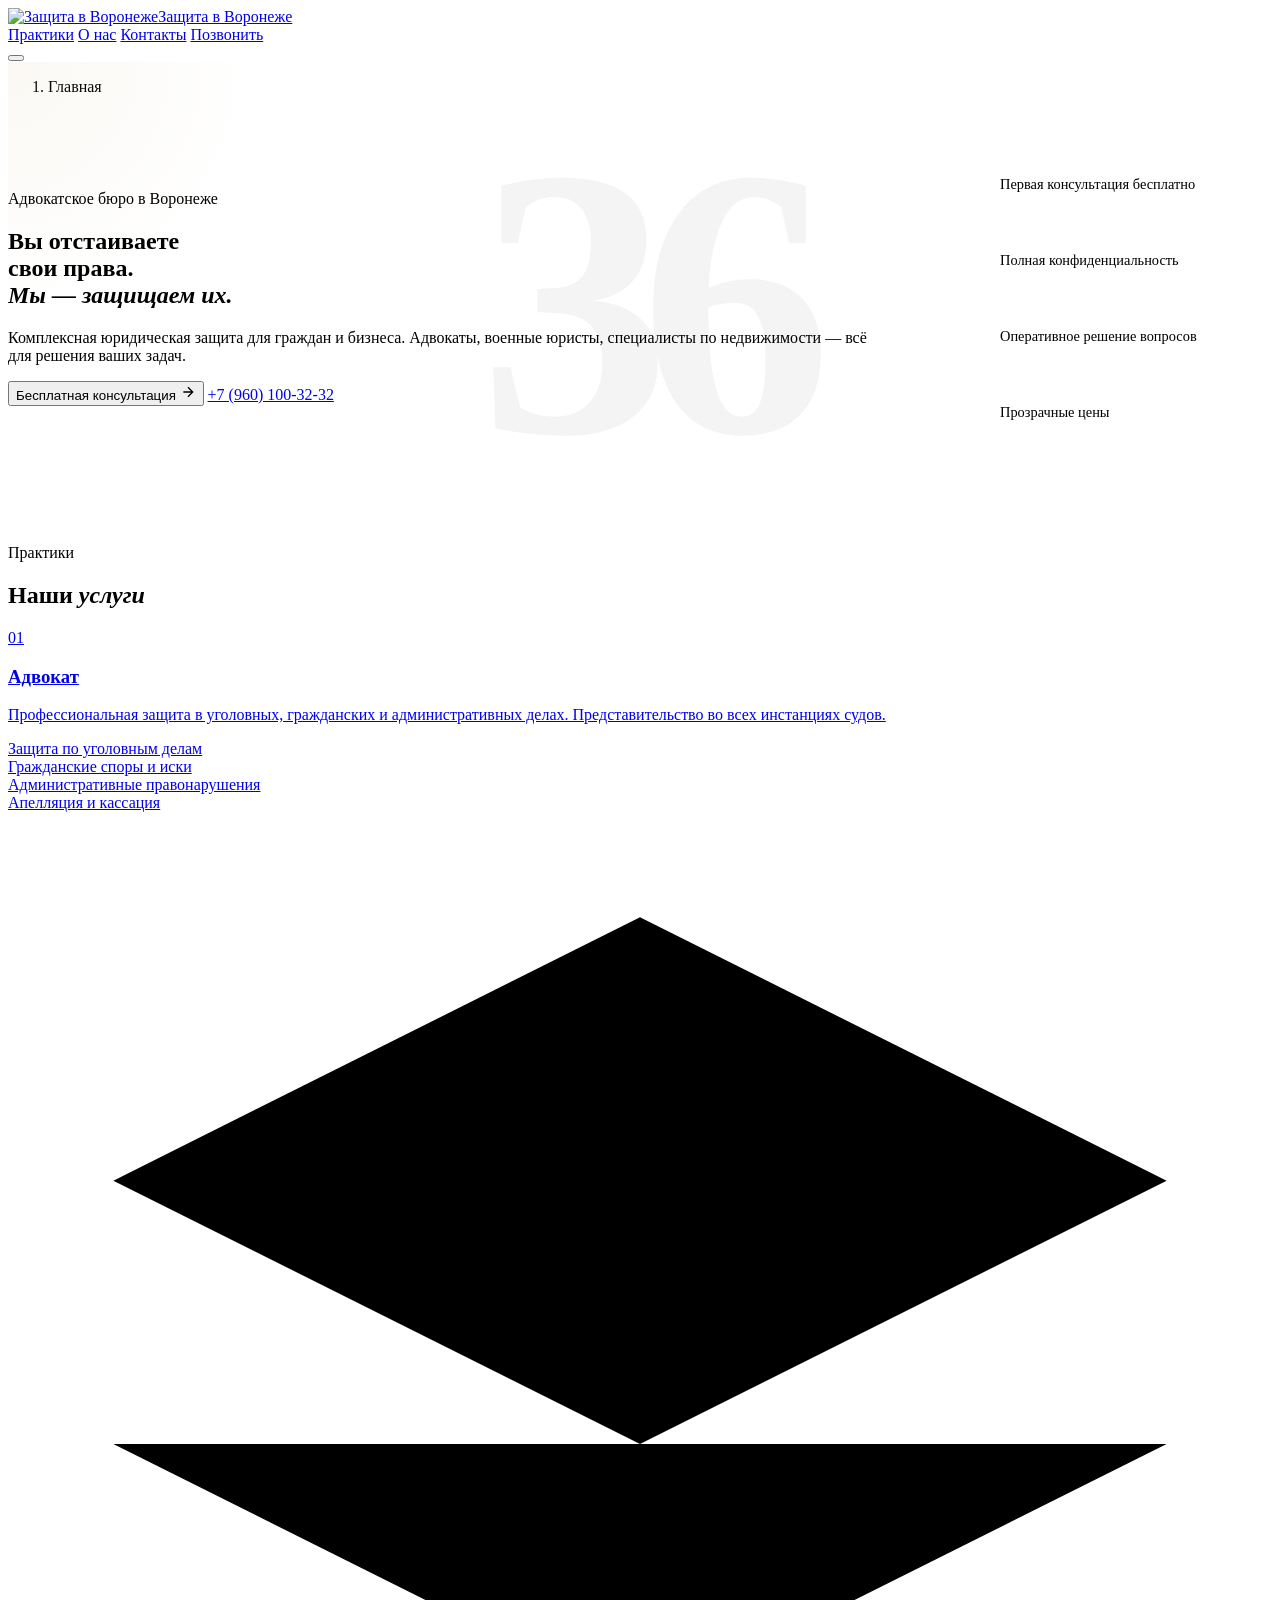
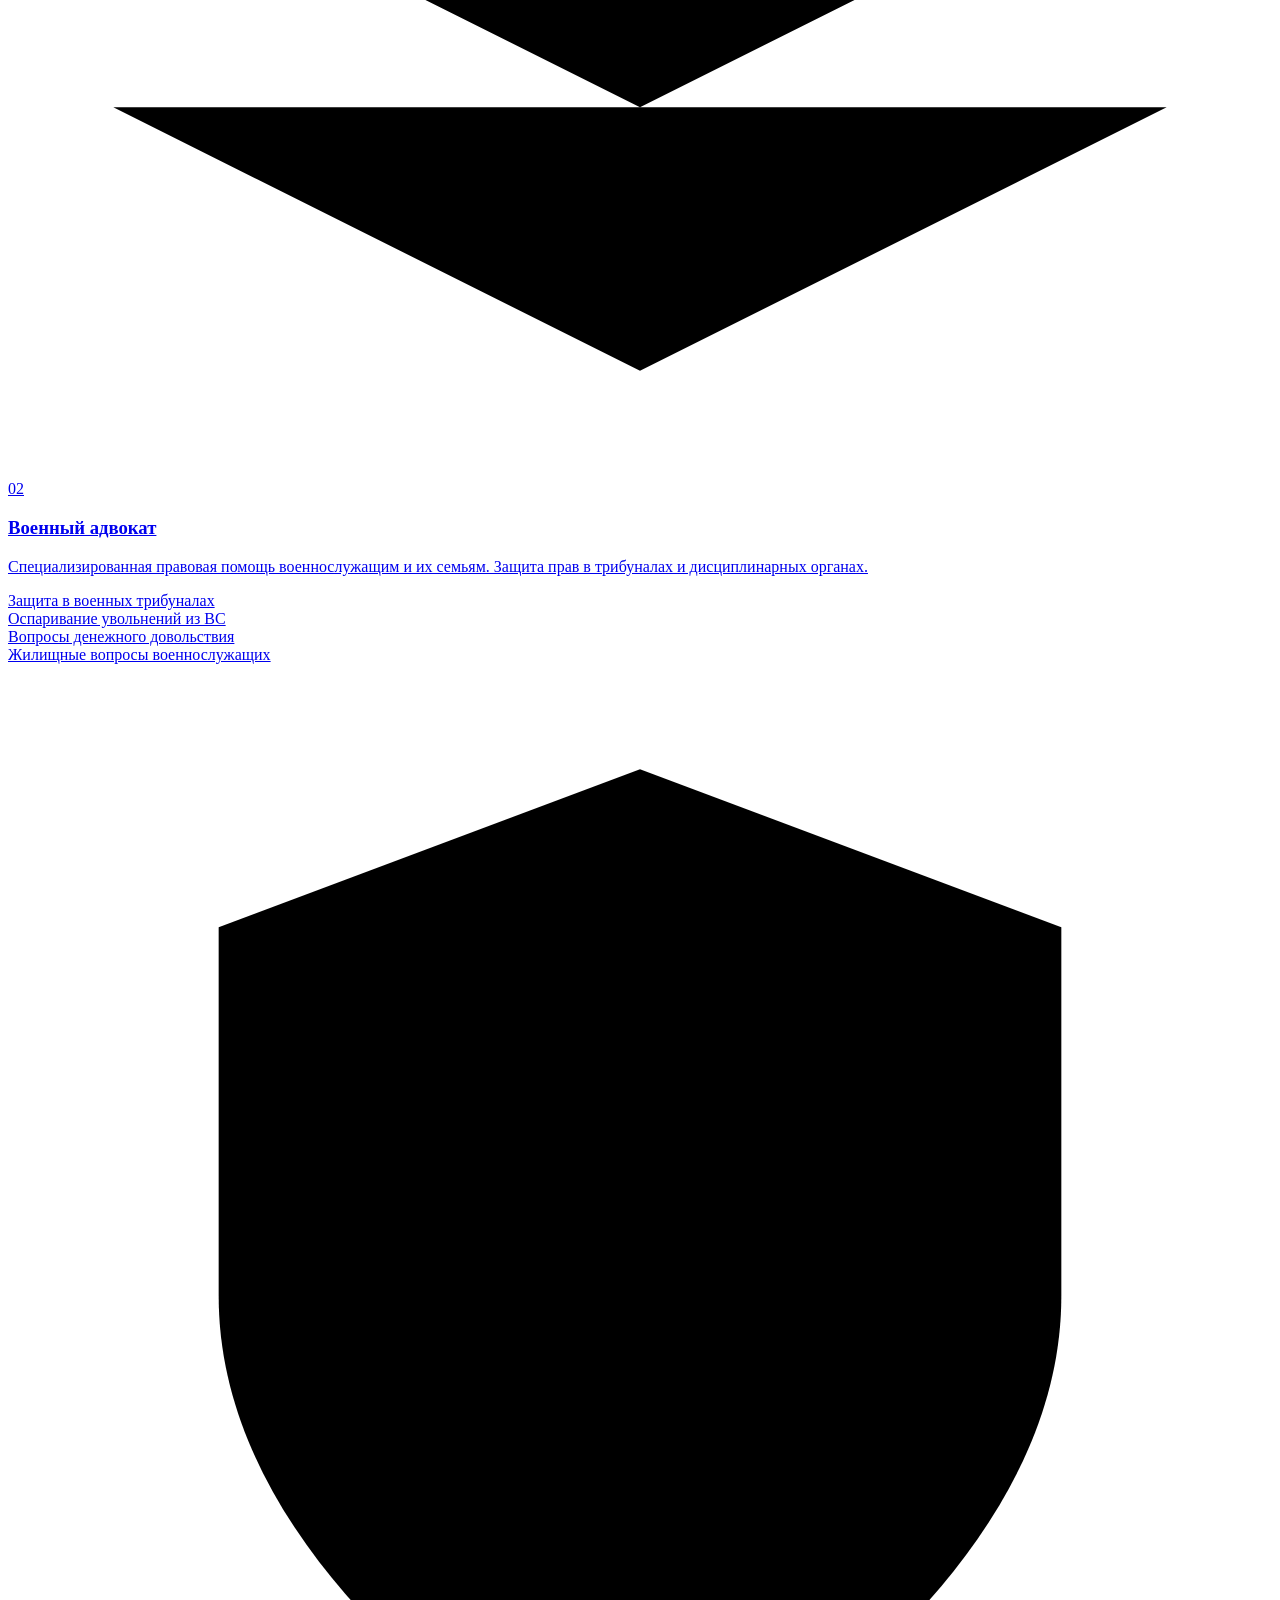
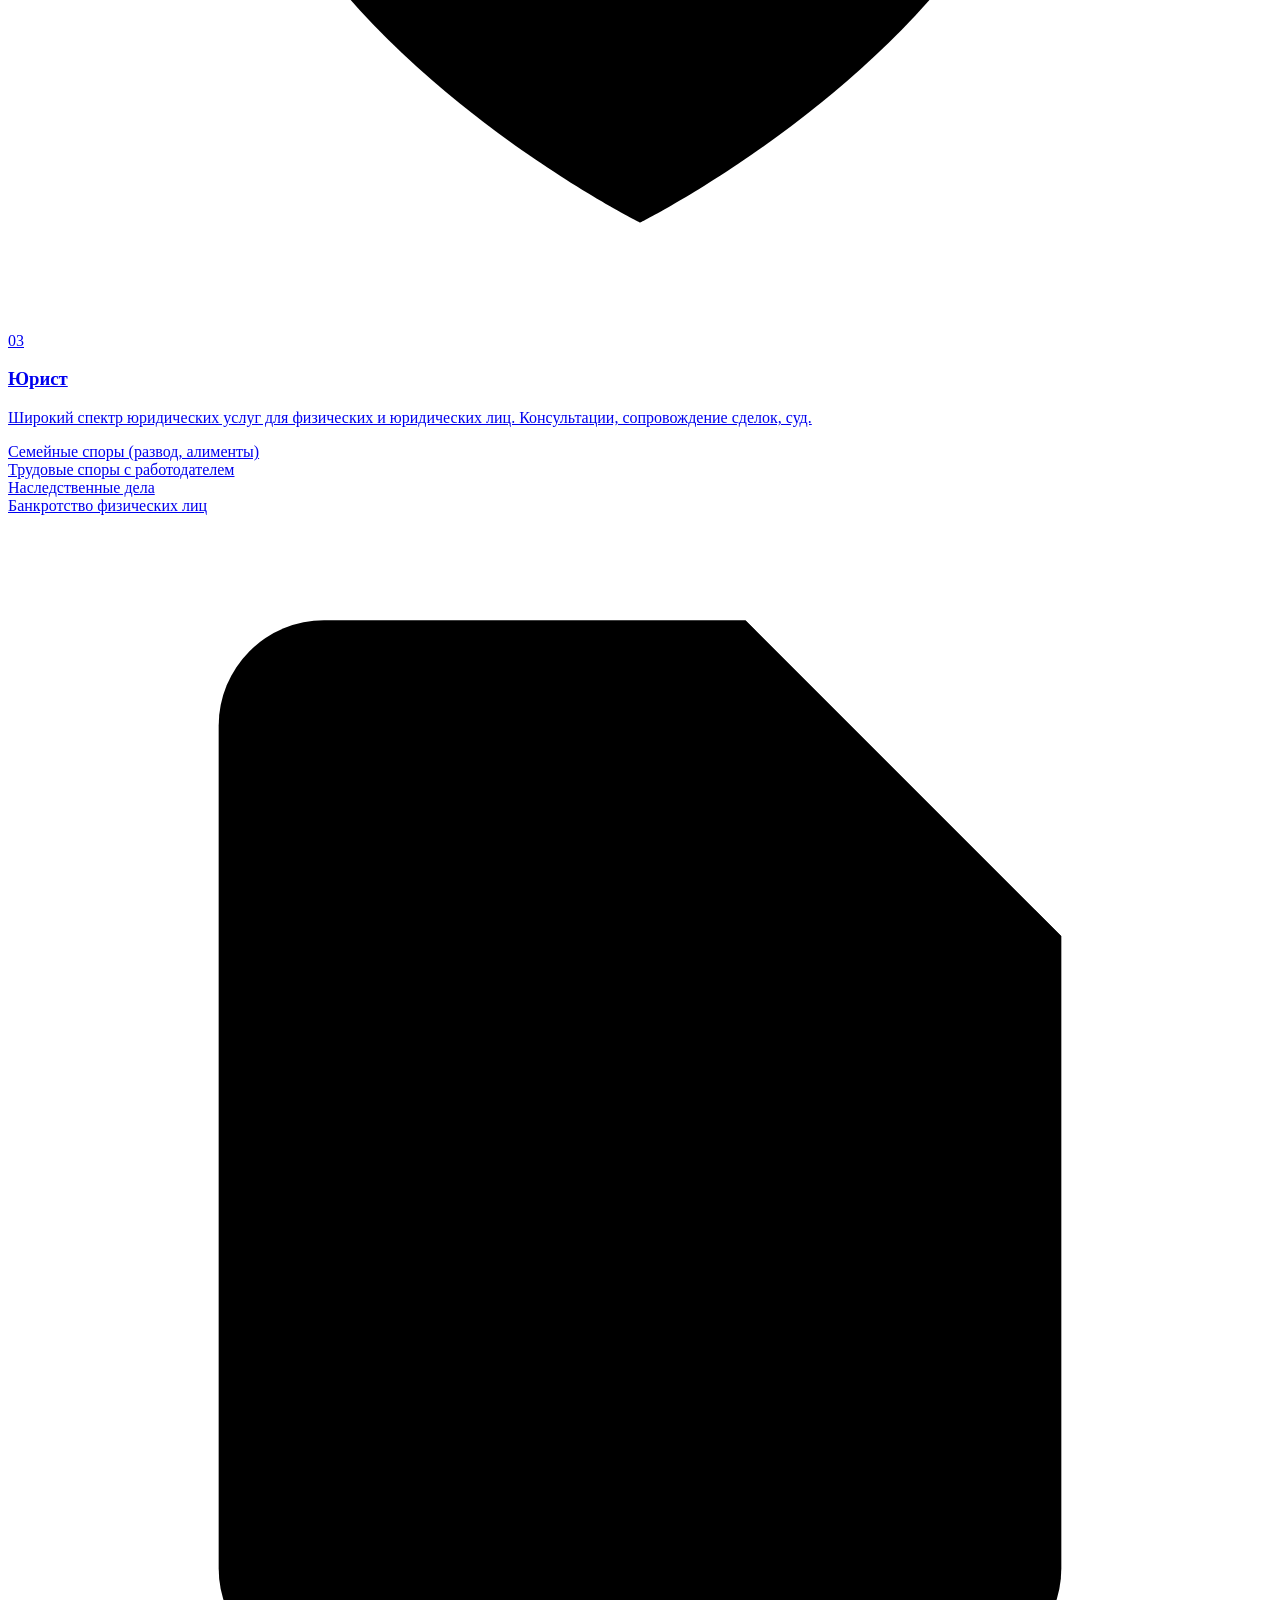
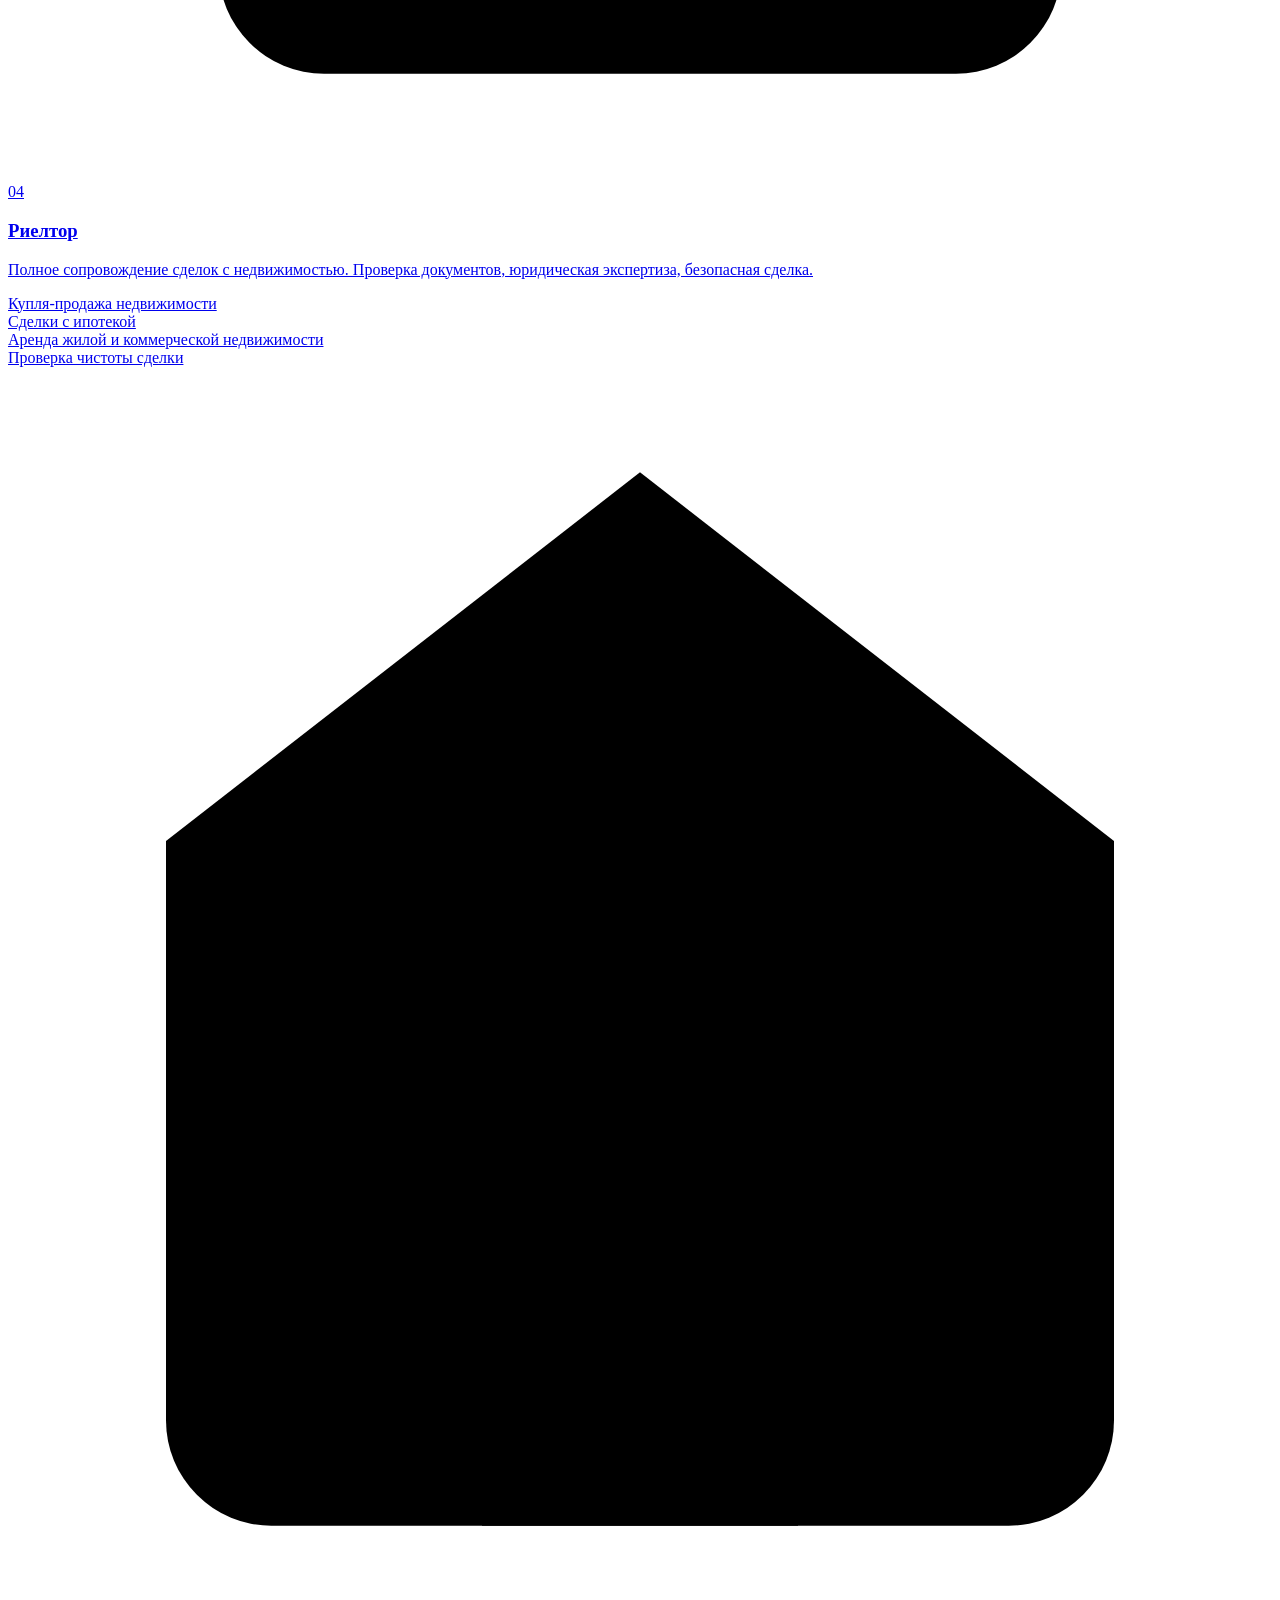
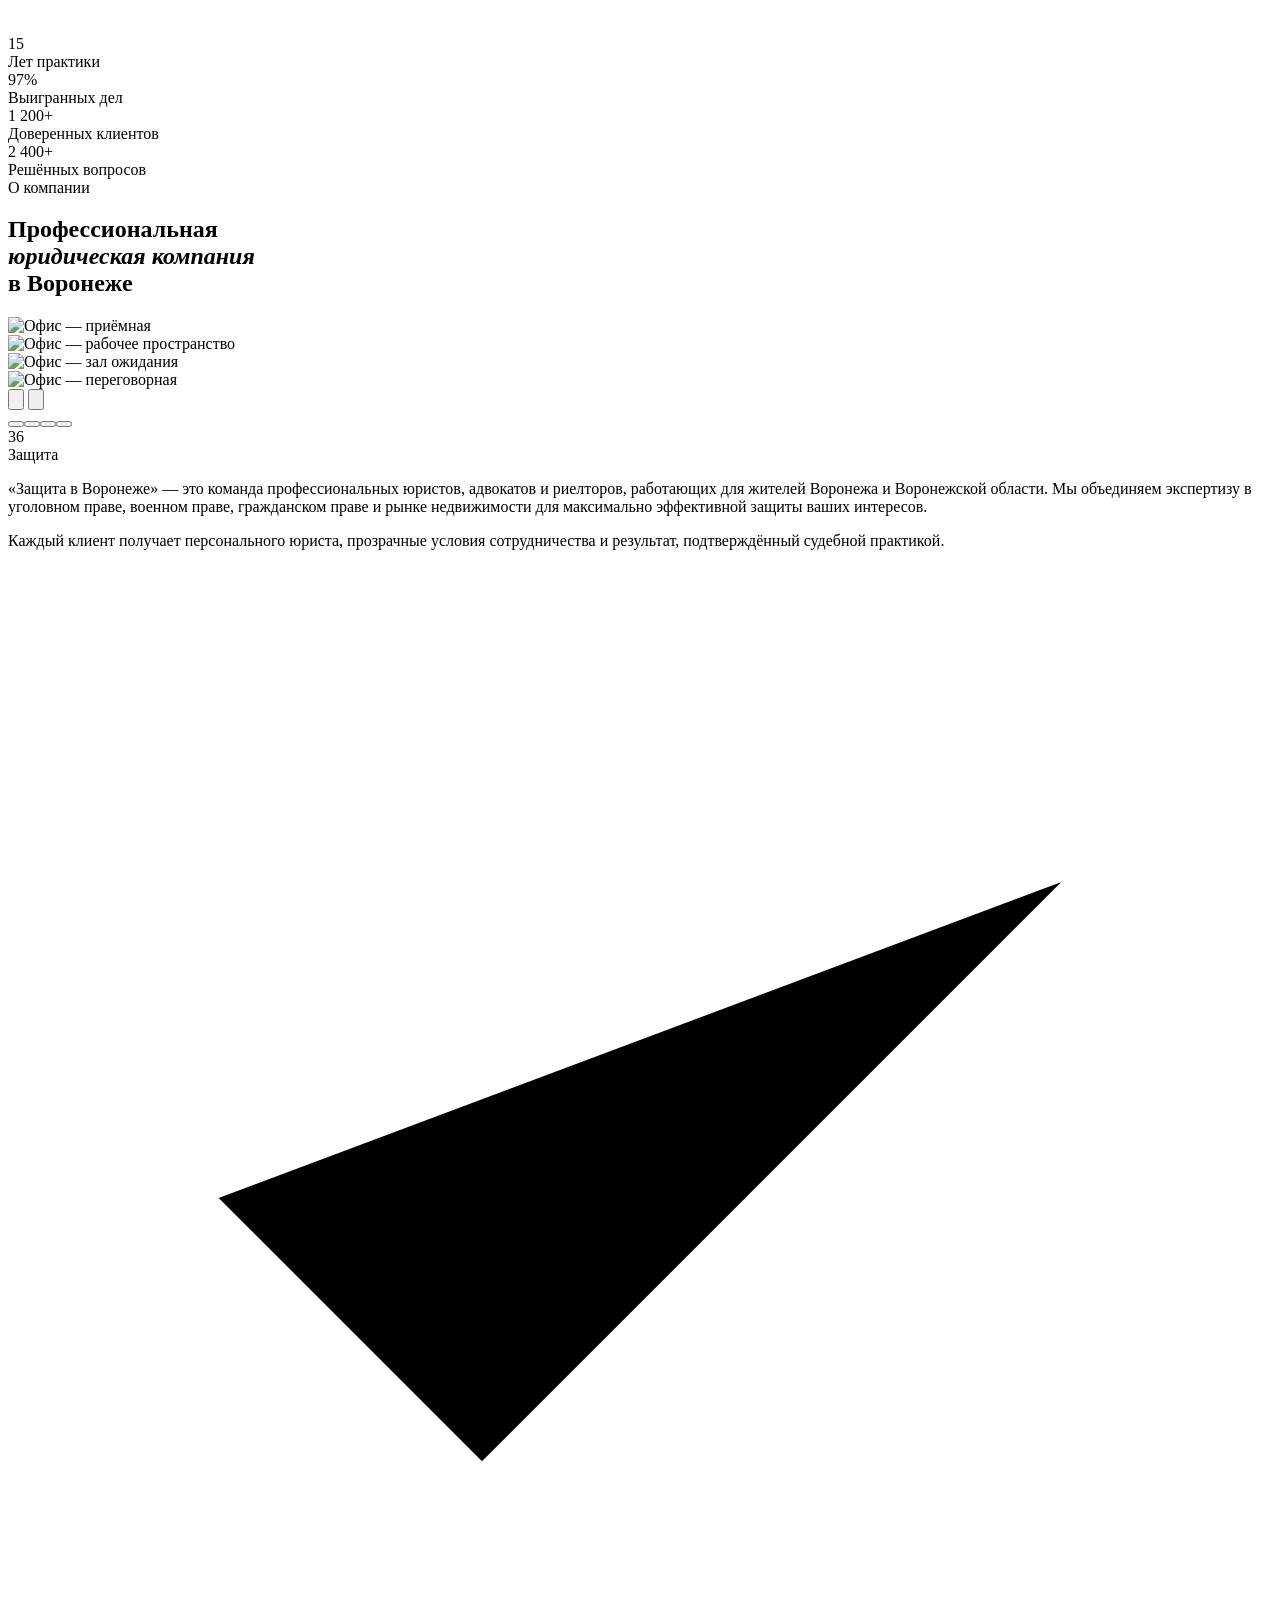
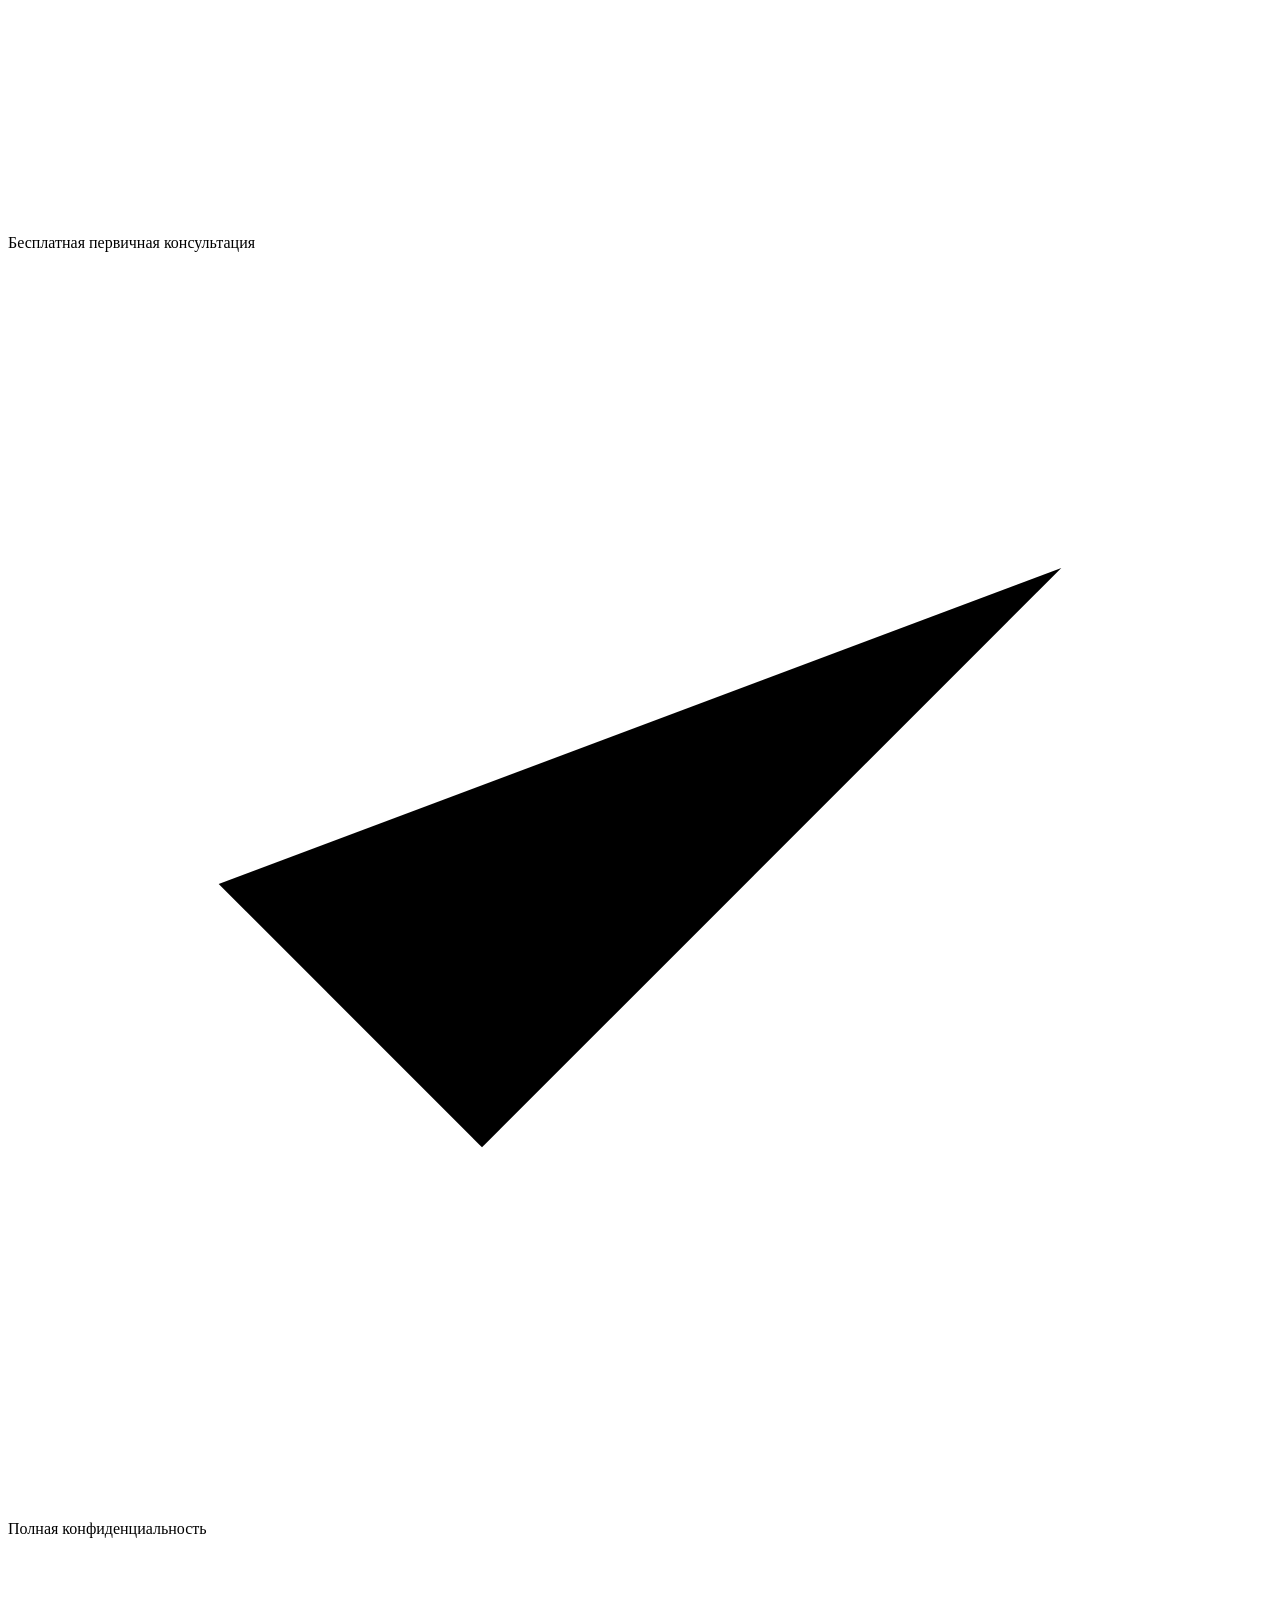
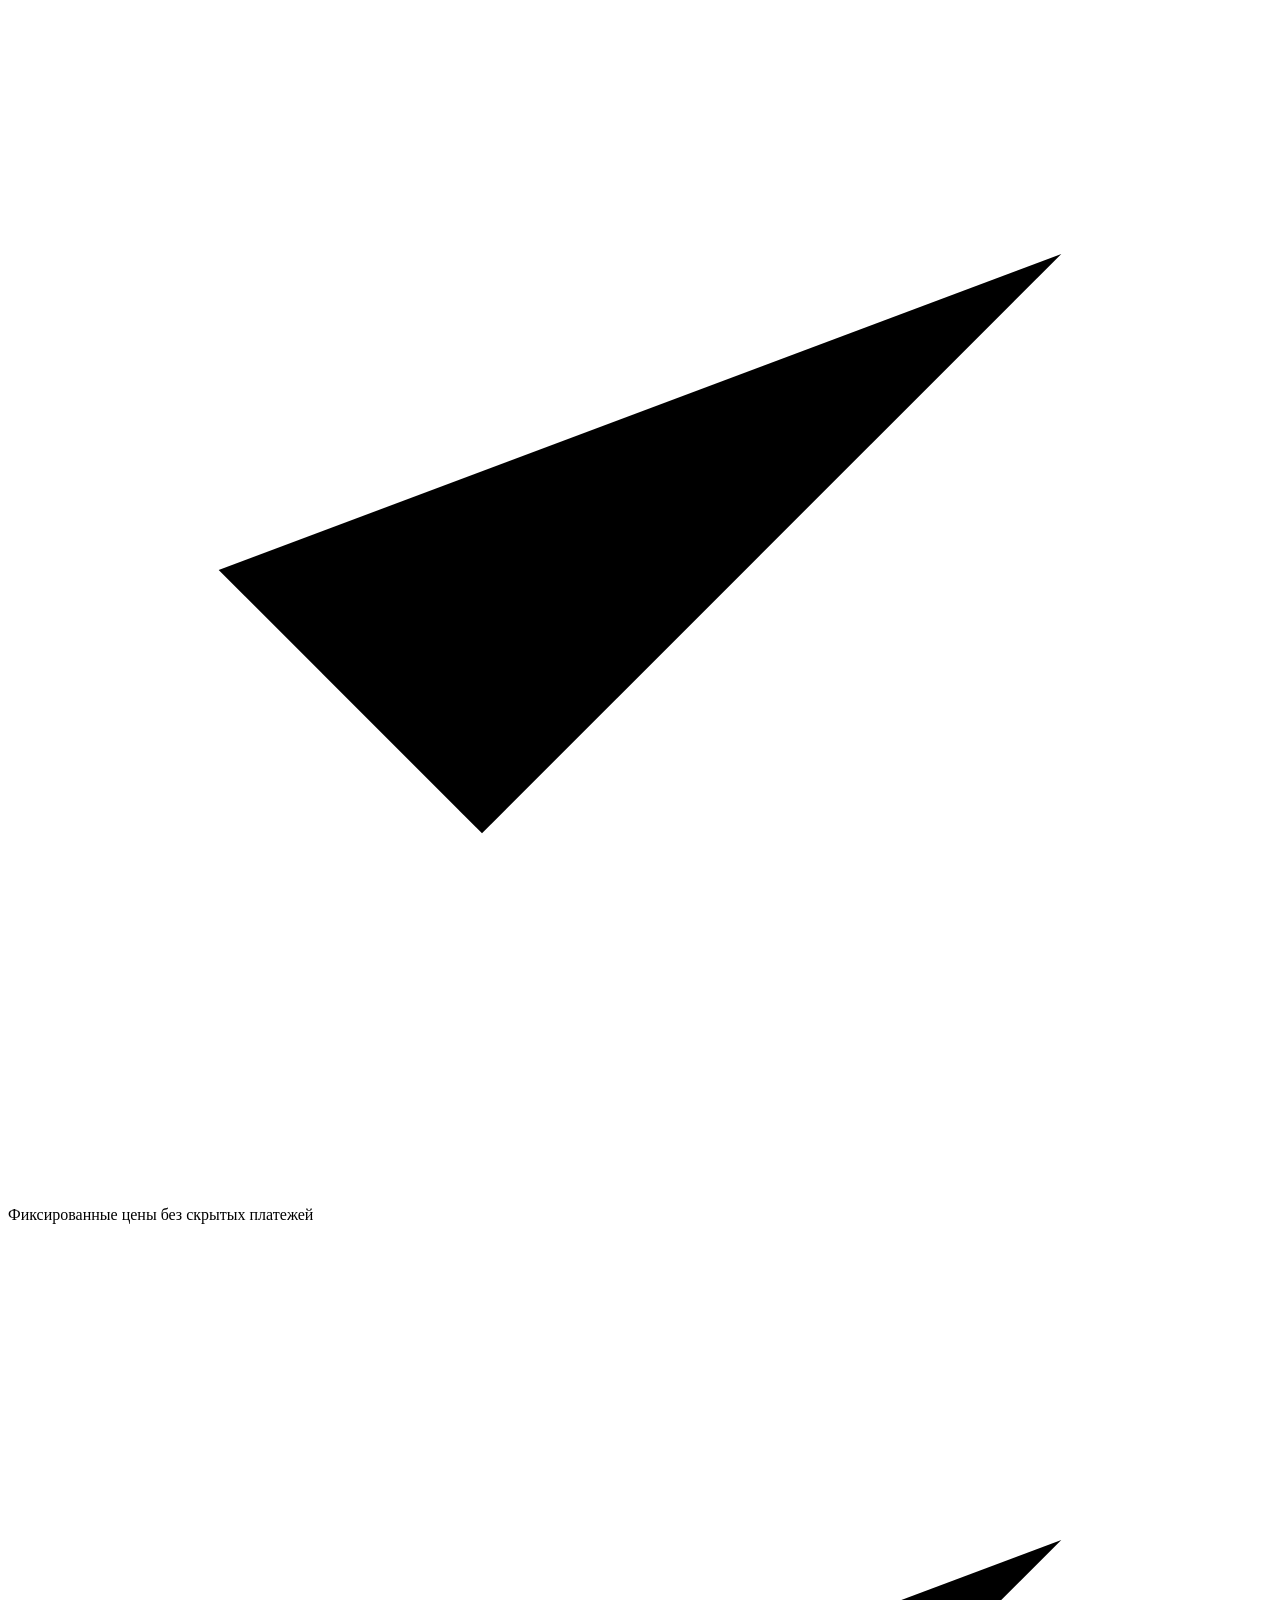
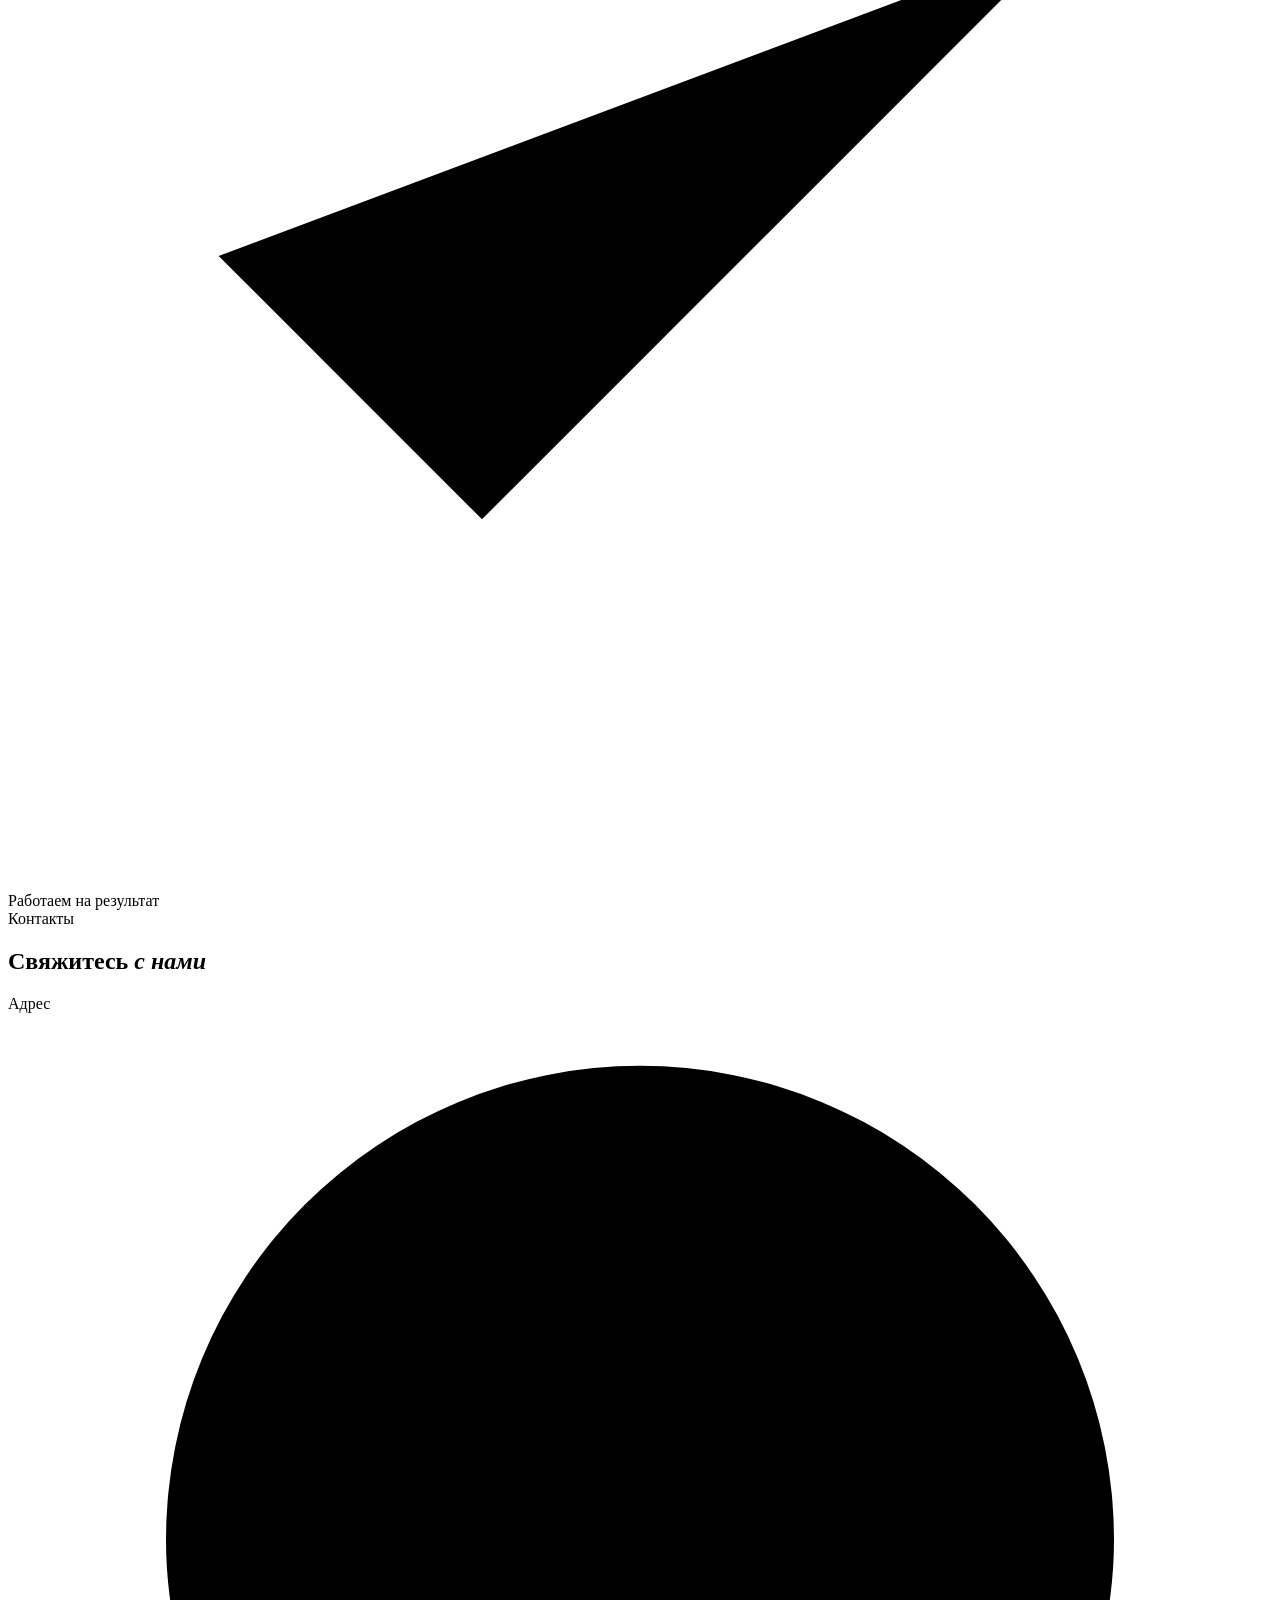
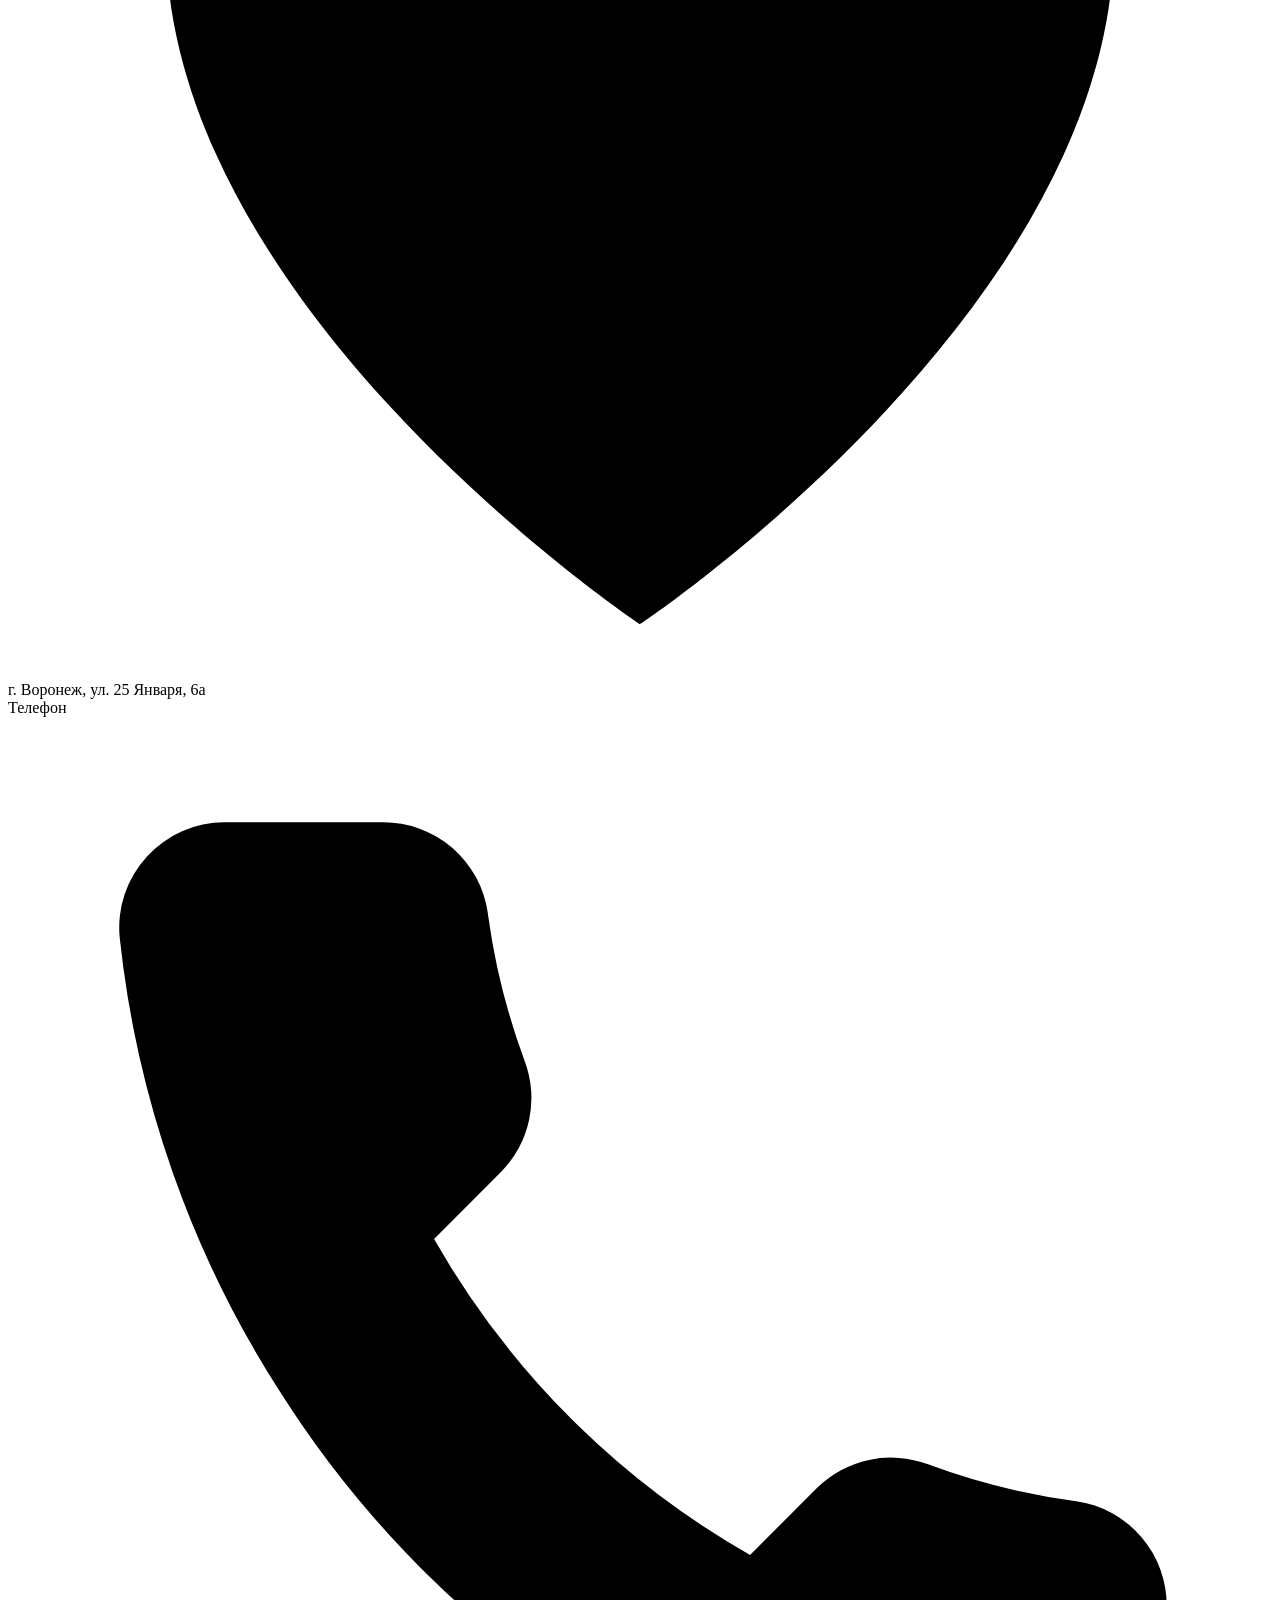
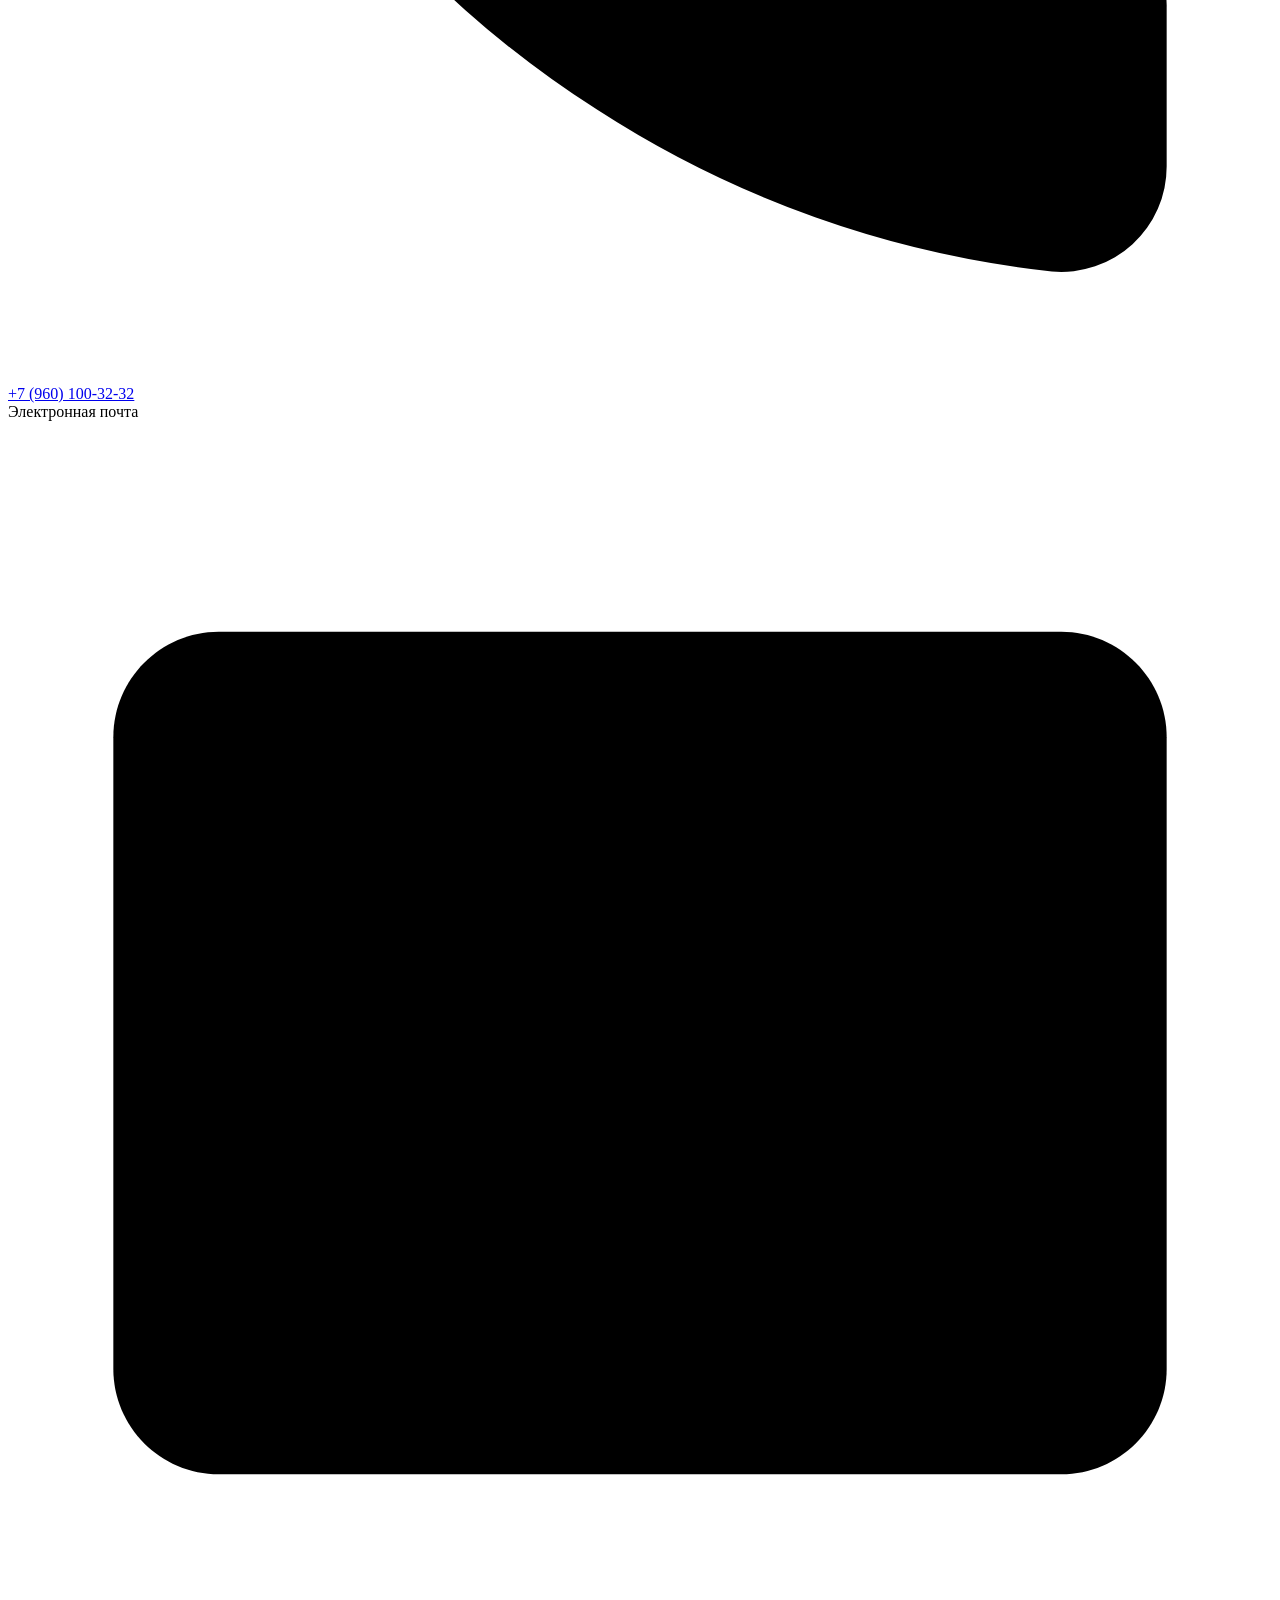
==== index.html @ dfa9a7b4 "update metrika" ====
<!DOCTYPE html>
<html lang="ru" data-theme="dark">
<head>
  <meta charset="UTF-8">
  <meta name="viewport" content="width=device-width, initial-scale=1.0">
  <title>Защита в Воронеже — Адвокат, Военный Адвокат, Юрист, Риелтор | Юридические услуги</title>
  <meta name="description" content="Профессиональные юридические услуги в Воронеже. Адвокат, военный адвокат, юристы, риелторы. Бесплатная консультация. ☎ +7 (960) 100-32-32">
  <meta name="keywords" content="адвокат воронеж, военный адвокат воронеж, юрист воронеж, риелтор воронеж, юридические услуги воронеж, защита прав, бесплатная консультация юриста">
  <meta name="author" content="Защита в Воронеже">
  <meta name="robots" content="index, follow, max-image-preview:large, max-snippet:-1">
  <meta name="revisit-after" content="3 days">

  <!-- Yandex-specific -->
  <meta name="yandex-verification" content="6c4ef5dd8fb3da72">
  <meta name="yandex-mobile-verification" content="6c4ef5dd8fb3da72">

  <!-- Open Graph -->
  <meta property="og:type" content="website">
  <meta property="og:locale" content="ru_RU">
  <meta property="og:title" content="Защита в Воронеже — Адвокат, Военный Адвокат, Юрист, Риелтор">
  <meta property="og:description" content="Профессиональные юридические услуги в Воронеже. Адвокат, военный адвокат, юристы, риелторы. Бесплатная консультация.">
  <meta property="og:url" content="https://zashchita-voronezh.ru/">
  <meta property="og:site_name" content="Защита в Воронеже">
  <meta property="og:image" content="https://zashchita-voronezh.ru/assets/logo.png">
  <meta property="og:image:width" content="1200">
  <meta property="og:image:height" content="630">

  <!-- Canonical -->
  <link rel="canonical" href="https://zashchita-voronezh.ru/">

  <!-- Favicon -->
  <link rel="icon" type="image/png" href="assets/logo.png">
  <link rel="apple-touch-icon" href="assets/logo.png">

  <link rel="stylesheet" href="styles.css">

  <!-- Breadcrumb Schema -->
  <script type="application/ld+json">
  {
    "@context": "https://schema.org",
    "@type": "BreadcrumbList",
    "itemListElement": [{
      "@type": "ListItem",
      "position": 1,
      "name": "Главная",
      "item": "https://zashchita-voronezh.ru/"
    }]
  }
  </script>

  <!-- Organization Schema -->
  <script type="application/ld+json">
  {
    "@context": "https://schema.org",
    "@type": "LegalService",
    "name": "Защита в Воронеже",
    "description": "Профессиональные юридические услуги: адвокат, военный адвокат, юрист, риелтор в Воронеже",
    "url": "https://zashchita-voronezh.ru/",
    "telephone": "+7-960-100-32-32",
    "email": "voenniy-advokat-voronej@yandex.ru",
    "address": {
      "@type": "PostalAddress",
      "streetAddress": "ул. 25 Января, 6а",
      "addressLocality": "Воронеж",
      "addressRegion": "Воронежская область",
      "postalCode": "394006",
      "addressCountry": "RU"
    },
    "geo": {
      "@type": "GeoCoordinates",
      "latitude": "51.692038",
      "longitude": "39.254290"
    },
    "openingHoursSpecification": [{
      "@type": "OpeningHoursSpecification",
      "dayOfWeek": ["Monday","Tuesday","Wednesday","Thursday","Friday"],
      "opens": "09:00",
      "closes": "18:00"
    }],
    "priceRange": "$$",
    "areaServed": {
      "@type": "City",
      "name": "Воронеж"
    },
    "hasOfferCatalog": {
      "@type": "OfferCatalog",
      "name": "Юридические услуги",
      "itemListElement": [
        {"@type": "Offer", "itemOffered": {"@type": "Service", "name": "Адвокат"}},
        {"@type": "Offer", "itemOffered": {"@type": "Service", "name": "Военный адвокат"}},
        {"@type": "Offer", "itemOffered": {"@type": "Service", "name": "Юрист"}},
        {"@type": "Offer", "itemOffered": {"@type": "Service", "name": "Риелтор"}}
      ]
    }
  }
  </script>
  <style>
    /* Hero — full-width */
    .hero{position:relative;overflow:hidden}
    .hero-grid{display:grid;grid-template-columns:1fr 340px;gap:60px;align-items:center;padding:40px 0 100px}
    .hero-content{position:relative;z-index:2}
    /* Big background number */
    .hero-bg-num{position:absolute;top:50%;left:50%;transform:translate(-50%,-50%);font-family:var(--disp);font-size:clamp(14rem,30vw,24rem);font-weight:700;color:var(--gold);opacity:.04;line-height:1;pointer-events:none;user-select:none;letter-spacing:-.08em}
    /* Cursor glow */
    .hero-glow{position:absolute;width:500px;height:500px;border-radius:50%;background:radial-gradient(circle,rgba(200,169,110,.08) 0%,transparent 70%);pointer-events:none;transform:translate(-50%,-50%);z-index:0;transition:opacity .3s}
    /* Features right column */
    .hero-features{display:flex;flex-direction:column;gap:12px}
    .hero-feature{display:flex;align-items:center;gap:14px;padding:14px 18px;border:1px solid var(--rule);background:var(--surface);transition:border-color .3s,transform .3s}
    .hero-feature:hover{border-color:var(--gold-dm);transform:translateX(4px)}
    .hero-feature-icon{width:36px;height:36px;flex-shrink:0;display:flex;align-items:center;justify-content:center;border:1px solid var(--gold-dm);border-radius:50%}
    .hero-feature-icon svg{width:16px;height:16px;stroke:var(--gold);fill:none}
    .hero-feature-text{font-size:.9rem;color:var(--txt-m)}
    /* Buttons */
    .btn-glow{position:relative;overflow:hidden}
    .btn-glow::after{content:'';position:absolute;top:50%;left:50%;width:0;height:0;background:rgba(255,255,255,.2);border-radius:50%;transform:translate(-50%,-50%);transition:width .6s,height .6s}
    .btn-glow:hover::after{width:300px;height:300px}
    .btn-ripple{position:relative;overflow:hidden}
    .btn-ripple::after{content:'';position:absolute;inset:0;background:linear-gradient(135deg,rgba(255,255,255,.1) 0%,transparent 50%,rgba(255,255,255,.05) 100%);opacity:0;transition:opacity .3s}
    .btn-ripple:hover::after{opacity:1}
    @media(max-width:960px){.hero-grid{grid-template-columns:1fr;gap:40px;min-height:auto;padding:120px 0 60px}.hero-bg-num{font-size:10rem}.hero-features{flex-direction:row;flex-wrap:wrap;gap:12px}.hero-feature{flex:1;min-width:200px}}
    @media(max-width:640px){.hero-features{flex-direction:column}.hero-feature{min-width:auto}}
  </style>

  <!-- Yandex.Metrika counter -->
  <script type="text/javascript">
      (function(m,e,t,r,i,k,a){
          m[i]=m[i]||function(){(m[i].a=m[i].a||[]).push(arguments)};
          m[i].l=1*new Date();
          for (var j = 0; j < document.scripts.length; j++) {if (document.scripts[j].src === r) { return; }}
          k=e.createElement(t),a=e.getElementsByTagName(t)[0],k.async=1,k.src=r,a.parentNode.insertBefore(k,a)
      })(window, document,'script','https://mc.yandex.ru/metrika/tag.js?id=110796279', 'ym');

      ym(110796279, 'init', {ssr:true, webvisor:true, clickmap:true, ecommerce:"dataLayer", referrer: document.referrer, url: location.href, accurateTrackBounce:true, trackLinks:true});
  </script>
  <noscript><div><img src="https://mc.yandex.ru/watch/110796279" style="position:absolute; left:-9999px;" alt="" /></div></noscript>
  <!-- /Yandex.Metrika counter -->
</head>
<body>

  <!-- NAVIGATION -->
  <nav class="nav" id="nav">
    <div class="nav-inner">
      <a href="#" class="nav-logo"><img src="assets/logo.png" alt="Защита в Воронеже"><span>Защита в Воронеже</span></a>
      <div class="nav-links" id="navLinks">
        <a href="#services">Практики</a>
        <a href="#about">О нас</a>
        <a href="#contact">Контакты</a>
        <a href="tel:+79601003232" class="nav-cta">Позвонить</a>
      </div>
      <button class="nav-toggle" id="navToggle" aria-label="Меню"><span></span><span></span><span></span></button>
    </div>
  </nav>

  <!-- HERO -->
  <section class="hero" id="hero">
    <div class="hero-bg-num">36</div>
    <div class="hero-glow" id="heroGlow"></div>
    <div class="container">
      <nav class="breadcrumbs" aria-label="Навигация">
        <ol itemscope itemtype="https://schema.org/BreadcrumbList">
          <li itemprop="itemListElement" itemscope itemtype="https://schema.org/ListItem">
            <span itemprop="name">Главная</span>
            <meta itemprop="position" content="1">
          </li>
        </ol>
      </nav>
      <div class="hero-grid">
        <div class="hero-content">
          <div class="hero-eyebrow">Адвокатское бюро в Воронеже</div>
          <h1>Вы отстаиваете<br>свои права.<br><em>Мы — защищаем их.</em></h1>
          <p class="hero-desc">Комплексная юридическая защита для граждан и бизнеса. Адвокаты, военные юристы, специалисты по недвижимости — всё для решения ваших задач.</p>
          <div class="hero-actions">
            <button class="btn-primary btn-glow" onclick="openModal()">Бесплатная консультация <svg width="16" height="16" viewBox="0 0 24 24" fill="none" stroke="currentColor" stroke-width="2"><path d="M5 12h14M12 5l7 7-7 7"/></svg></button>
            <a href="tel:+79601003232" class="btn-secondary btn-ripple">+7 (960) 100-32-32</a>
          </div>
        </div>
        <div class="hero-features">
          <div class="hero-feature">
            <div class="hero-feature-icon"><svg viewBox="0 0 24 24" stroke-width="1.5"><path d="M22 11.08V12a10 10 0 1 1-5.93-9.14"/><polyline points="22 4 12 14.01 9 11.01"/></svg></div>
            <div class="hero-feature-text">Первая консультация бесплатно</div>
          </div>
          <div class="hero-feature">
            <div class="hero-feature-icon"><svg viewBox="0 0 24 24" stroke-width="1.5"><path d="M12 22s8-4 8-10V5l-8-3-8 3v7c0 6 8 10 8 10z"/></svg></div>
            <div class="hero-feature-text">Полная конфиденциальность</div>
          </div>
          <div class="hero-feature">
            <div class="hero-feature-icon"><svg viewBox="0 0 24 24" stroke-width="1.5"><circle cx="12" cy="12" r="10"/><polyline points="12 6 12 12 16 14"/></svg></div>
            <div class="hero-feature-text">Оперативное решение вопросов</div>
          </div>
          <div class="hero-feature">
            <div class="hero-feature-icon"><svg viewBox="0 0 24 24" stroke-width="1.5"><line x1="12" y1="1" x2="12" y2="23"/><path d="M17 5H9.5a3.5 3.5 0 0 0 0 7h5a3.5 3.5 0 0 1 0 7H6"/></svg></div>
            <div class="hero-feature-text">Прозрачные цены</div>
          </div>
        </div>
      </div>
    </div>
  </section>

  <!-- ПРАКТИКИ -->
  <section class="services" id="services">
    <div class="container">
      <div class="reveal">
        <div class="section-label">Практики</div>
        <h2 class="section-title">Наши <em>услуги</em></h2>
      </div>
      <div class="services-grid">
        <a href="advocat.html" class="service-card reveal">
          <div class="service-number">01</div>
          <h3 class="service-card-title">Адвокат</h3>
          <p class="service-card-desc">Профессиональная защита в уголовных, гражданских и административных делах. Представительство во всех инстанциях судов.</p>
          <div class="service-card-tasks">
            <div class="service-card-task">Защита по уголовным делам</div>
            <div class="service-card-task">Гражданские споры и иски</div>
            <div class="service-card-task">Административные правонарушения</div>
            <div class="service-card-task">Апелляция и кассация</div>
          </div>
          <div class="service-card-icon"><svg viewBox="0 0 24 24" stroke-width="1.5"><path d="M12 2L2 7l10 5 10-5-10-5zM2 17l10 5 10-5M2 12l10 5 10-5"/></svg></div>
        </a>
        <a href="voennyj-advokat.html" class="service-card reveal">
          <div class="service-number">02</div>
          <h3 class="service-card-title">Военный адвокат</h3>
          <p class="service-card-desc">Специализированная правовая помощь военнослужащим и их семьям. Защита прав в трибуналах и дисциплинарных органах.</p>
          <div class="service-card-tasks">
            <div class="service-card-task">Защита в военных трибуналах</div>
            <div class="service-card-task">Оспаривание увольнений из ВС</div>
            <div class="service-card-task">Вопросы денежного довольствия</div>
            <div class="service-card-task">Жилищные вопросы военнослужащих</div>
          </div>
          <div class="service-card-icon"><svg viewBox="0 0 24 24" stroke-width="1.5"><path d="M12 22s8-4 8-10V5l-8-3-8 3v7c0 6 8 10 8 10z"/></svg></div>
        </a>
        <a href="yurist.html" class="service-card reveal">
          <div class="service-number">03</div>
          <h3 class="service-card-title">Юрист</h3>
          <p class="service-card-desc">Широкий спектр юридических услуг для физических и юридических лиц. Консультации, сопровождение сделок, суд.</p>
          <div class="service-card-tasks">
            <div class="service-card-task">Семейные споры (развод, алименты)</div>
            <div class="service-card-task">Трудовые споры с работодателем</div>
            <div class="service-card-task">Наследственные дела</div>
            <div class="service-card-task">Банкротство физических лиц</div>
          </div>
          <div class="service-card-icon"><svg viewBox="0 0 24 24" stroke-width="1.5"><path d="M14 2H6a2 2 0 0 0-2 2v16a2 2 0 0 0 2 2h12a2 2 0 0 0 2-2V8z"/><polyline points="14 2 14 8 20 8"/></svg></div>
        </a>
        <a href="rieltor.html" class="service-card reveal">
          <div class="service-number">04</div>
          <h3 class="service-card-title">Риелтор</h3>
          <p class="service-card-desc">Полное сопровождение сделок с недвижимостью. Проверка документов, юридическая экспертиза, безопасная сделка.</p>
          <div class="service-card-tasks">
            <div class="service-card-task">Купля-продажа недвижимости</div>
            <div class="service-card-task">Сделки с ипотекой</div>
            <div class="service-card-task">Аренда жилой и коммерческой недвижимости</div>
            <div class="service-card-task">Проверка чистоты сделки</div>
          </div>
          <div class="service-card-icon"><svg viewBox="0 0 24 24" stroke-width="1.5"><path d="M3 9l9-7 9 7v11a2 2 0 0 1-2 2H5a2 2 0 0 1-2-2z"/><polyline points="9 22 9 12 15 12 15 22"/></svg></div>
        </a>
      </div>
    </div>
  </section>

  <!-- СТАТИСТИКА -->
  <section class="stats reveal">
    <div class="container">
      <div class="stats-grid">
        <div class="stat-item"><div class="stat-number" data-target="15">0</div><div class="stat-label">Лет практики</div></div>
        <div class="stat-item"><div class="stat-number" data-target="97" data-suffix="%">0</div><div class="stat-label">Выигранных дел</div></div>
        <div class="stat-item"><div class="stat-number" data-target="1200" data-suffix="+">0</div><div class="stat-label">Доверенных клиентов</div></div>
        <div class="stat-item"><div class="stat-number" data-target="2400" data-suffix="+">0</div><div class="stat-label">Решённых вопросов</div></div>
      </div>
    </div>
  </section>

  <!-- О КОМПАНИИ -->
  <section class="about" id="about">
    <div class="container">
      <div class="reveal">
        <div class="section-label">О компании</div>
        <h2 class="section-title">Профессиональная<br><em>юридическая компания</em><br>в Воронеже</h2>
      </div>
      <div class="about-grid">
        <div class="about-visual reveal">
          <div class="carousel" id="aboutCarousel">
            <div class="carousel-track" id="aboutCarouselTrack">
              <div class="carousel-slide"><img src="assets/office/office1.jpg" alt="Офис — приёмная"></div>
              <div class="carousel-slide"><img src="assets/office/office2.jpg" alt="Офис — рабочее пространство"></div>
              <div class="carousel-slide"><img src="assets/office/office3.jpg" alt="Офис — зал ожидания"></div>
              <div class="carousel-slide"><img src="assets/office/office4.jpg" alt="Офис — переговорная"></div>
            </div>
            <button class="carousel-btn carousel-prev" onclick="moveAboutCarousel(-1)"><svg viewBox="0 0 24 24" stroke-width="2"><polyline points="15 18 9 12 15 6"/></svg></button>
            <button class="carousel-btn carousel-next" onclick="moveAboutCarousel(1)"><svg viewBox="0 0 24 24" stroke-width="2"><polyline points="9 6 15 12 9 18"/></svg></button>
          </div>
          <div class="carousel-dots" id="aboutCarouselDots"></div>
          <div class="about-image-accent">
            <div class="about-image-accent-number">36</div>
            <div class="about-image-accent-text">Защита</div>
          </div>
        </div>
        <div class="about-content reveal">
          <p class="about-text">«Защита в Воронеже» — это команда профессиональных юристов, адвокатов и риелторов, работающих для жителей Воронежа и Воронежской области. Мы объединяем экспертизу в уголовном праве, военном праве, гражданском праве и рынке недвижимости для максимально эффективной защиты ваших интересов.</p>
          <p class="about-text">Каждый клиент получает персонального юриста, прозрачные условия сотрудничества и результат, подтверждённый судебной практикой.</p>
          <div class="about-list">
            <div class="about-list-item"><div class="about-list-check"><svg viewBox="0 0 24 24" stroke-width="2"><polyline points="20 6 9 17 4 12"/></svg></div><span>Бесплатная первичная консультация</span></div>
            <div class="about-list-item"><div class="about-list-check"><svg viewBox="0 0 24 24" stroke-width="2"><polyline points="20 6 9 17 4 12"/></svg></div><span>Полная конфиденциальность</span></div>
            <div class="about-list-item"><div class="about-list-check"><svg viewBox="0 0 24 24" stroke-width="2"><polyline points="20 6 9 17 4 12"/></svg></div><span>Фиксированные цены без скрытых платежей</span></div>
            <div class="about-list-item"><div class="about-list-check"><svg viewBox="0 0 24 24" stroke-width="2"><polyline points="20 6 9 17 4 12"/></svg></div><span>Работаем на результат</span></div>
          </div>
        </div>
      </div>
    </div>
  </section>

  <!-- КОНТАКТЫ -->
  <section class="contact" id="contact">
    <div class="container">
      <div class="reveal">
        <div class="section-label">Контакты</div>
        <h2 class="section-title">Свяжитесь <em>с нами</em></h2>
      </div>
      <div class="contact-grid">
        <div class="contact-info reveal">
          <div><div class="contact-block-title">Адрес</div><div class="contact-item"><div class="contact-item-icon"><svg viewBox="0 0 24 24" stroke-width="1.5"><path d="M21 10c0 7-9 13-9 13s-9-6-9-13a9 9 0 0 1 18 0z"/><circle cx="12" cy="10" r="3"/></svg></div><div class="contact-item-text">г. Воронеж, ул. 25 Января, 6а</div></div></div>
          <div><div class="contact-block-title">Телефон</div><div class="contact-item"><div class="contact-item-icon"><svg viewBox="0 0 24 24" stroke-width="1.5"><path d="M22 16.92v3a2 2 0 0 1-2.18 2 19.79 19.79 0 0 1-8.63-3.07 19.5 19.5 0 0 1-6-6 19.79 19.79 0 0 1-3.07-8.67A2 2 0 0 1 4.11 2h3a2 2 0 0 1 2 1.72 12.84 12.84 0 0 0 .7 2.81 2 2 0 0 1-.45 2.11L8.09 9.91a16 16 0 0 0 6 6l1.27-1.27a2 2 0 0 1 2.11-.45 12.84 12.84 0 0 0 2.81.7A2 2 0 0 1 22 16.92z"/></svg></div><div class="contact-item-text"><a href="tel:+79601003232">+7 (960) 100-32-32</a></div></div></div>
          <div><div class="contact-block-title">Электронная почта</div><div class="contact-item"><div class="contact-item-icon"><svg viewBox="0 0 24 24" stroke-width="1.5"><path d="M4 4h16c1.1 0 2 .9 2 2v12c0 1.1-.9 2-2 2H4c-1.1 0-2-.9-2-2V6c0-1.1.9-2 2-2z"/><polyline points="22,6 12,13 2,6"/></svg></div><div class="contact-item-text"><a href="mailto:voenniy-advokat-voronej@yandex.ru">voenniy-advokat-voronej@yandex.ru</a></div></div></div>
          <div><div class="contact-block-title">Режим работы</div><div class="contact-item"><div class="contact-item-icon"><svg viewBox="0 0 24 24" stroke-width="1.5"><circle cx="12" cy="12" r="10"/><polyline points="12 6 12 12 16 14"/></svg></div><div class="contact-item-text">Пн–Пт: 9:00 — 18:00<br>Сб–Вс: выходной</div></div></div>
        </div>
        <div class="contact-map reveal">
          <div style="position:relative;overflow:hidden;width:100%;height:100%;"><iframe src="https://yandex.by/map-widget/v1/?ll=39.254460%2C51.691947&mode=poi&poi%5Bpoint%5D=39.254290%2C51.692038&poi%5Buri%5D=ymapsbm1%3A%2F%2Forg%3Foid%3D56398565061&z=16" width="100%" height="100%" frameborder="1" allowfullscreen="true" style="position:relative;"></iframe></div>
        </div>
      </div>
    </div>
  </section>

  <!-- CTA -->
  <section class="cta">
    <div class="container">
      <h2 class="cta-title reveal">Нужна <em>профессиональная</em><br>юридическая помощь?</h2>
      <p class="cta-subtitle reveal">Получите бесплатную консультацию с нашими экспертами. Мы оценим вашу ситуацию и предложим оптимальное решение.</p>
      <div class="cta-actions reveal">
        <button class="btn-primary btn-glow" onclick="openModal()">Записаться на консультацию <svg width="16" height="16" viewBox="0 0 24 24" fill="none" stroke="currentColor" stroke-width="2"><path d="M5 12h14M12 5l7 7-7 7"/></svg></button>
      </div>
      <div class="cta-phones reveal">
        <div class="cta-phone"><div class="cta-phone-label">Звоните</div><a href="tel:+79601003232" class="cta-phone-number">+7 (960) 100-32-32</a></div>
        <div class="cta-phone"><div class="cta-phone-label">Почта</div><a href="mailto:voenniy-advokat-voronej@yandex.ru" class="cta-phone-number">voenniy-advokat-voronej@yandex.ru</a></div>
      </div>
    </div>
  </section>

  <!-- FOOTER -->
  <footer class="footer">
    <div class="container">
      <div class="footer-grid">
        <div>
          <div class="footer-brand"><img src="assets/logo.png" alt="Защита в Воронеже"></div>
          <p class="footer-brand-desc">Профессиональная юридическая помощь в Воронеже.</p>
        </div>
        <div><div class="footer-col-title">Услуги</div><div class="footer-links"><a href="advocat.html">Адвокат</a><a href="voennyj-advokat.html">Военный адвокат</a><a href="yurist.html">Юрист</a><a href="rieltor.html">Риелтор</a></div></div>
        <div><div class="footer-col-title">Компания</div><div class="footer-links"><a href="#about">О нас</a><a href="#contact">Контакты</a></div></div>
        <div><div class="footer-col-title">Контакты</div><div class="footer-links"><a href="tel:+79601003232">+7 (960) 100-32-32</a><a href="mailto:voenniy-advokat-voronej@yandex.ru">voenniy-advokat-voronej@yandex.ru</a><a href="#">г. Воронеж, ул. 25 Января, 6а</a></div></div>
      </div>
      <div class="footer-bottom"><span>&copy; 2024 Защита в Воронеже. Все права защищены.</span><div class="footer-bottom-links"><a href="#">Политика конфиденциальности</a><a href="#">Условия использования</a></div></div>
    </div>
  </footer>

  <!-- MODAL -->
  <div class="modal-overlay" id="modal">
    <div class="modal">
      <button class="modal-close" onclick="closeModal()"><svg viewBox="0 0 24 24" stroke-width="2"><line x1="18" y1="6" x2="6" y2="18"/><line x1="6" y1="6" x2="18" y2="18"/></svg></button>
      <div class="modal-title">Записаться на консультацию</div>
      <div class="modal-sub">Перезвоним в течение 30 минут</div>
      <form id="consultForm" onsubmit="return false;">
        <div class="form-group"><label class="form-label" for="formName">Ваше имя</label><input class="form-input" type="text" id="name" placeholder="Иван Иванов" required></div>
        <div class="form-group"><label class="form-label" for="formPhone">Телефон</label><input class="form-input" type="tel" id="phone" placeholder="+7 (___) ___-__-__" required></div>
        <div class="form-group"><label class="form-label" for="formMessage">Опишите проблему</label><textarea class="form-textarea" id="message" placeholder="Кратко опишите ситуацию..."></textarea></div>
        <button type="submit" class="form-submit">Отправить заявку</button>
        <div class="form-note">Нажимая кнопку, вы соглашаетесь с обработкой персональных данных</div>
        <div id="formStatus" style="margin-top:12px;font-size:.85rem;text-align:center"></div>
      </form>
    </div>
  </div>

  <!-- FLOATING THEME TOGGLE -->
  <button class="theme-float" id="themeToggle" aria-label="Сменить тему">
    <svg class="icon-sun" viewBox="0 0 24 24" stroke-width="1.5"><circle cx="12" cy="12" r="5"/><line x1="12" y1="1" x2="12" y2="3"/><line x1="12" y1="21" x2="12" y2="23"/><line x1="4.22" y1="4.22" x2="5.64" y2="5.64"/><line x1="18.36" y1="18.36" x2="19.78" y2="19.78"/><line x1="1" y1="12" x2="3" y2="12"/><line x1="21" y1="12" x2="23" y2="12"/><line x1="4.22" y1="19.78" x2="5.64" y2="18.36"/><line x1="18.36" y1="5.64" x2="19.78" y2="4.22"/></svg>
    <svg class="icon-moon" style="display:none" viewBox="0 0 24 24" stroke-width="1.5"><path d="M21 12.79A9 9 0 1 1 11.21 3 7 7 0 0 0 21 12.79z"/></svg>
  </button>

  <script>
    // Theme
    const html=document.documentElement,themeBtn=document.getElementById('themeToggle'),iconSun=themeBtn.querySelector('.icon-sun'),iconMoon=themeBtn.querySelector('.icon-moon');
    const saved=localStorage.getItem('theme')||'dark';html.dataset.theme=saved;updateIcons(saved);
    themeBtn.addEventListener('click',()=>{const n=html.dataset.theme==='dark'?'light':'dark';html.dataset.theme=n;localStorage.setItem('theme',n);updateIcons(n);});
    function updateIcons(t){iconSun.style.display=t==='dark'?'block':'none';iconMoon.style.display=t==='light'?'block':'none';}

    // Modal
    function openModal(){document.getElementById('modal').classList.add('active');document.body.style.overflow='hidden';}
    function closeModal(){document.getElementById('modal').classList.remove('active');document.body.style.overflow='';}
    document.getElementById('modal').addEventListener('click',e=>{if(e.target===e.currentTarget)closeModal();});
    document.addEventListener('keydown',e=>{if(e.key==='Escape')closeModal();});

    // Nav
    window.addEventListener('scroll',()=>{document.getElementById('nav').classList.toggle('scrolled',window.scrollY>60);});
    const toggle=document.getElementById('navToggle'),links=document.getElementById('navLinks');
    toggle.addEventListener('click',()=>{toggle.classList.toggle('active');links.classList.toggle('active');});
    links.querySelectorAll('a').forEach(a=>a.addEventListener('click',()=>{toggle.classList.remove('active');links.classList.remove('active');}));

    // Reveal
    document.querySelectorAll('.reveal').forEach(el=>{new IntersectionObserver(es=>{es.forEach(e=>{if(e.isIntersecting){e.target.classList.add('visible');new IntersectionObserver(()=>{},{}).unobserve(e.target);}});},{threshold:.15}).observe(el);});

    // Counters
    document.querySelectorAll('[data-target]').forEach(el=>{new IntersectionObserver(es=>{es.forEach(e=>{if(e.isIntersecting){const t=+e.target.dataset.target,s=e.target.dataset.suffix||'',d=2000,st=performance.now();const a=n=>{const p=Math.min((n-st)/d,1);e.target.textContent=Math.floor(t*(1-Math.pow(1-p,3))).toLocaleString('ru-RU')+s;if(p<1)requestAnimationFrame(a);};requestAnimationFrame(a);new IntersectionObserver(()=>{},{}).unobserve(e.target);}});},{threshold:.5}).observe(el);});

    // About Carousel
    let aboutCur=0;const aboutTrack=document.getElementById('aboutCarouselTrack'),aboutSlides=aboutTrack.querySelectorAll('.carousel-slide'),aboutDotsEl=document.getElementById('aboutCarouselDots');
    aboutSlides.forEach((_,i)=>{const d=document.createElement('button');d.className='carousel-dot'+(i===0?' active':'');d.onclick=()=>goAboutSlide(i);aboutDotsEl.appendChild(d);});
    function goAboutSlide(n){aboutCur=n;aboutTrack.style.transform='translateX(-'+(n*100)+'%)';aboutDotsEl.querySelectorAll('.carousel-dot').forEach((d,i)=>d.classList.toggle('active',i===n));}
    function moveAboutCarousel(dir){let n=aboutCur+dir;if(n<0)n=aboutSlides.length-1;if(n>=aboutSlides.length)n=0;goAboutSlide(n);}
    setInterval(()=>moveAboutCarousel(1),5000);

    // Form handler
    var form = document.getElementById("consultForm");
    if (form) {
      form.addEventListener("submit", function(e) {
        e.preventDefault();
        var name = document.getElementById("name");
        var phone = document.getElementById("phone");
        var message = document.getElementById("message");
        var submitBtn = form.querySelector(".form-submit");
        var status = document.getElementById("formStatus");
        var valid = true;

        if (!name || name.value.trim().length < 2) { valid = false; if(name) name.style.borderColor = "#EF4444"; } else { name.style.borderColor = ""; }
        if (!phone || !/^[+\d\s\-()]{6,}$/.test(phone.value.trim())) { valid = false; if(phone) phone.style.borderColor = "#EF4444"; } else { phone.style.borderColor = ""; }
        if (!message || message.value.trim().length < 5) { valid = false; if(message) message.style.borderColor = "#EF4444"; } else { message.style.borderColor = ""; }

        if (!valid) { if(status){status.textContent="Проверьте поля формы";status.style.color="#EF4444";} return; }
        if (typeof window.sendEmailViaEmailJS !== "function") { if(status){status.textContent="Сервис не загружен";status.style.color="#EF4444";} return; }

        submitBtn.disabled = true;
        submitBtn.textContent = "Отправка...";
        if(status){status.textContent="Отправка...";status.style.color="var(--gold)";}

        window.sendEmailViaEmailJS({
          from_name: name.value.trim(),
          from_phone: phone.value.trim(),
          message: message.value ? message.value.trim() : "Нет описания"
        }, {
          onSuccess: function() {
            if(status){status.textContent="Заявка отправлена! Мы свяжемся с вами.";status.style.color="#4CAF50";}
            form.reset();
            submitBtn.disabled = false;
            submitBtn.textContent = "Отправить заявку";
          },
          onError: function(msg) {
            if(status){status.textContent=msg;status.style.color="#EF4444";}
            submitBtn.disabled = false;
            submitBtn.textContent = "Отправить заявку";
          }
        });
      });
    }
    // Phone mask
    var phoneInput = document.getElementById("phone");
    if (phoneInput) {
      phoneInput.addEventListener("input", function(e) {
        var v = e.target.value.replace(/\D/g, "");
        if (!v) { e.target.value = ""; return; }
        if (v[0] === "7" || v[0] === "8") v = v.substring(1);
        var f = "+7";
        if (v.length > 0) f += " (" + v.substring(0, 3);
        if (v.length >= 3) f += ") ";
        if (v.length > 3) f += v.substring(3, 6);
        if (v.length >= 6) f += "-";
        if (v.length > 6) f += v.substring(6, 8);
        if (v.length >= 8) f += "-";
        if (v.length > 8) f += v.substring(8, 10);
        e.target.value = f;
      });
    }

    // Hero cursor glow
    const heroEl=document.getElementById('hero'),glow=document.getElementById('heroGlow');
    if(heroEl&&glow){heroEl.addEventListener('mousemove',e=>{const r=heroEl.getBoundingClientRect();glow.style.left=(e.clientX-r.left)+'px';glow.style.top=(e.clientY-r.top)+'px';glow.style.opacity='1';});heroEl.addEventListener('mouseleave',()=>{glow.style.opacity='0';});}
  </script>
  <script type="text/javascript" src="https://cdn.jsdelivr.net/npm/@emailjs/browser@4/dist/email.min.js"></script>
  <script src="assets/js/emailjs-config.js"></script>
</body>
</html>
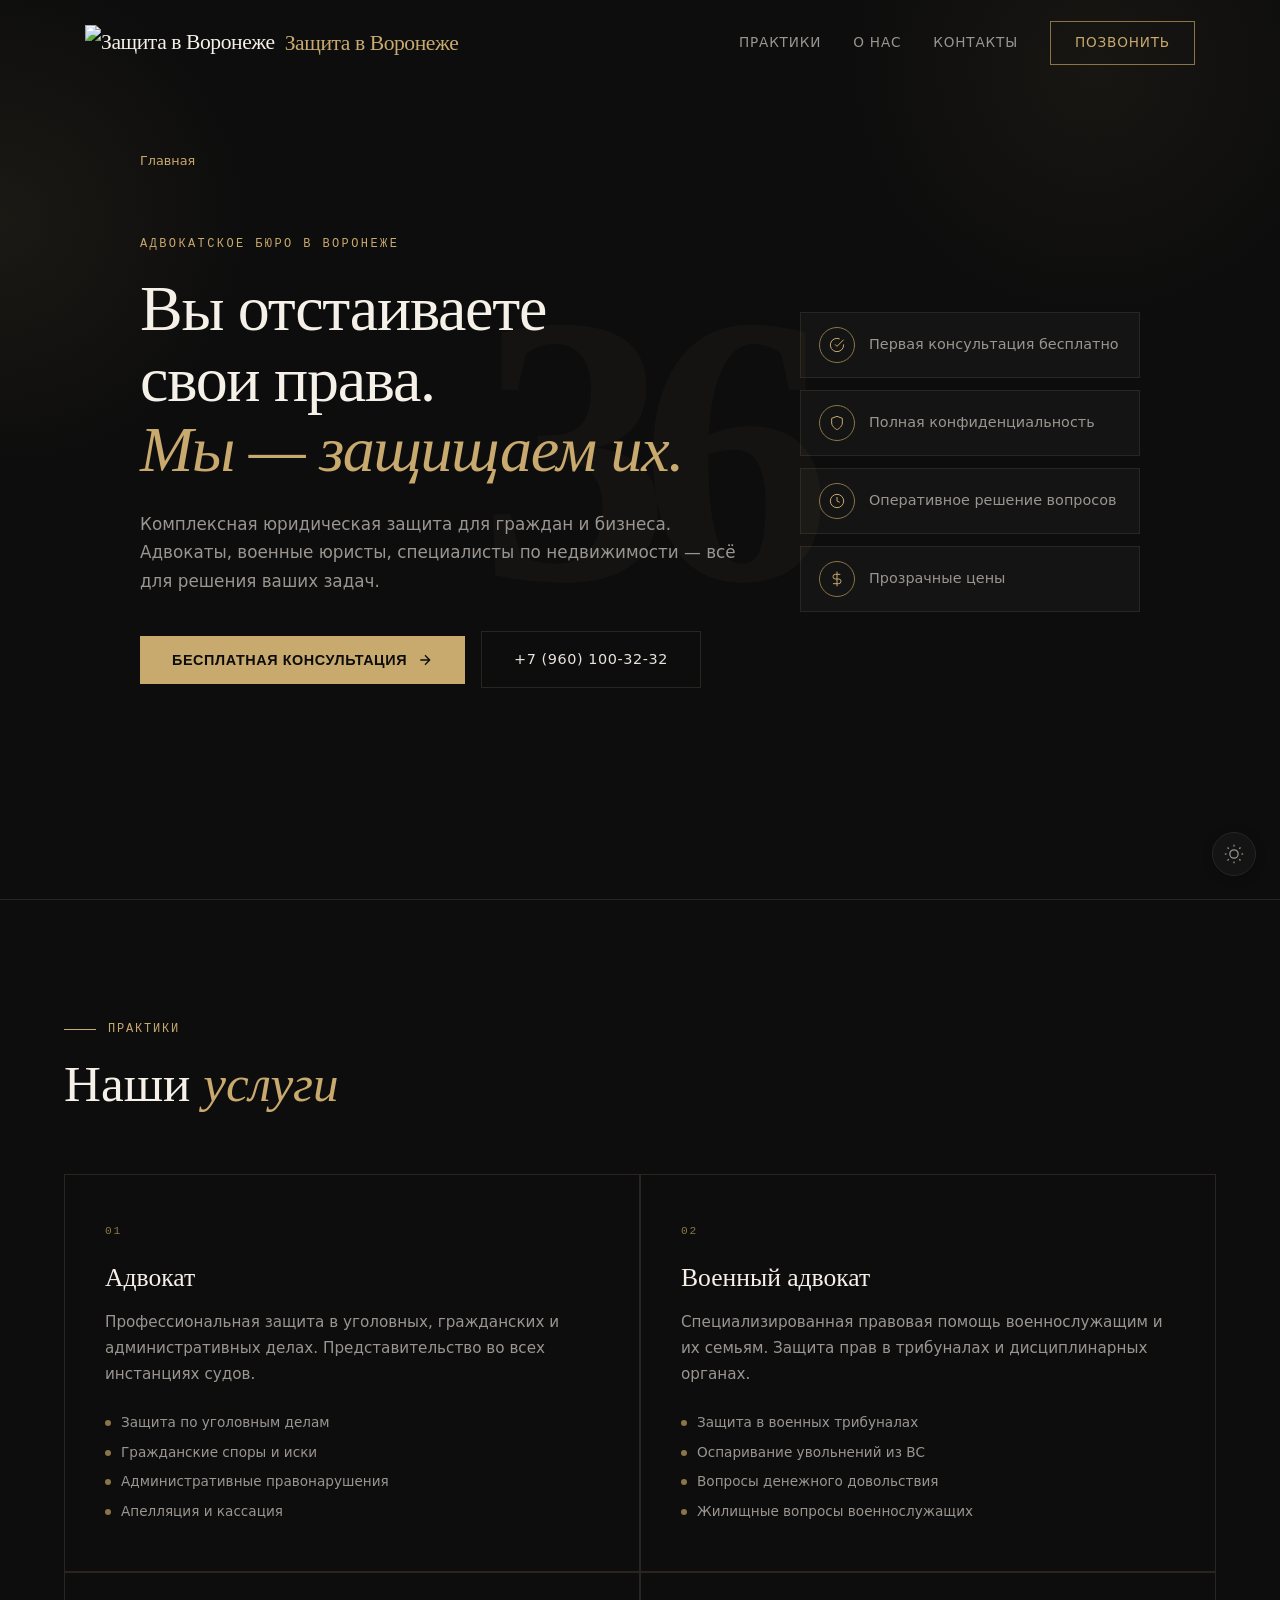
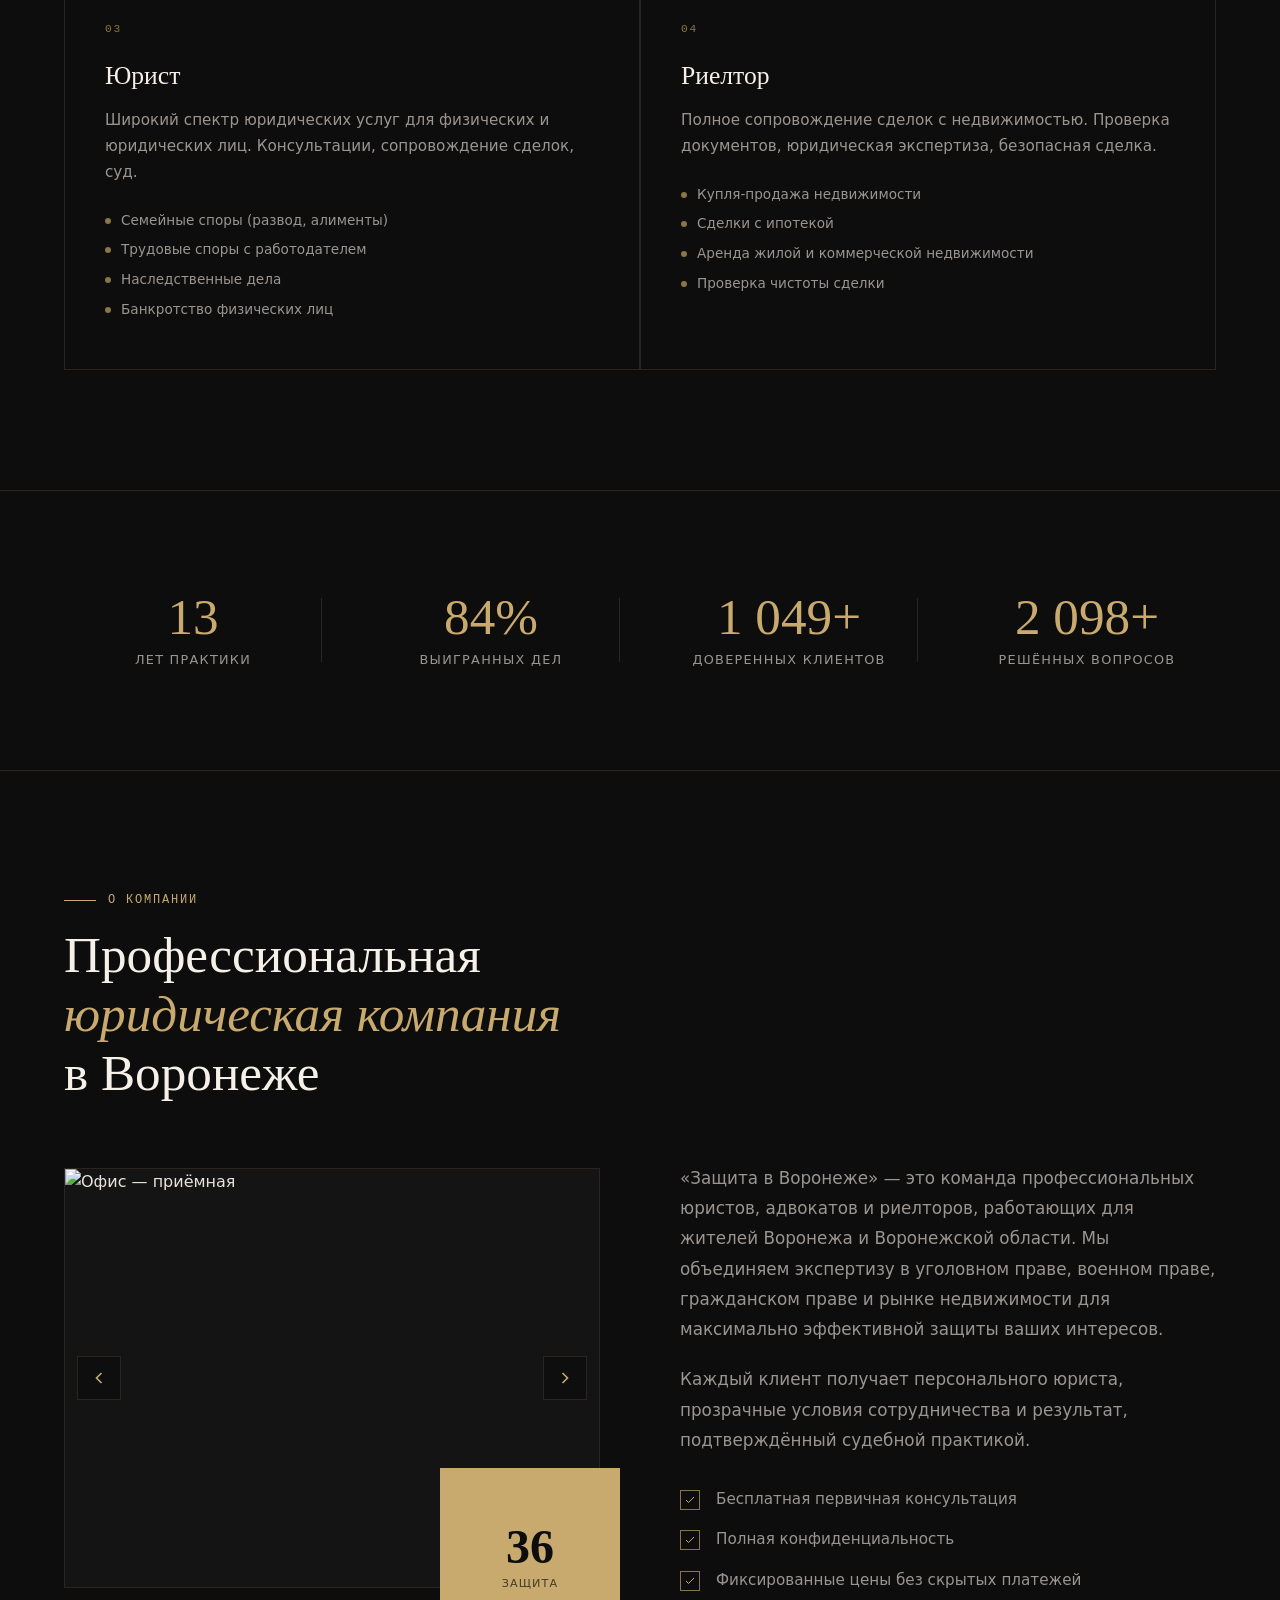
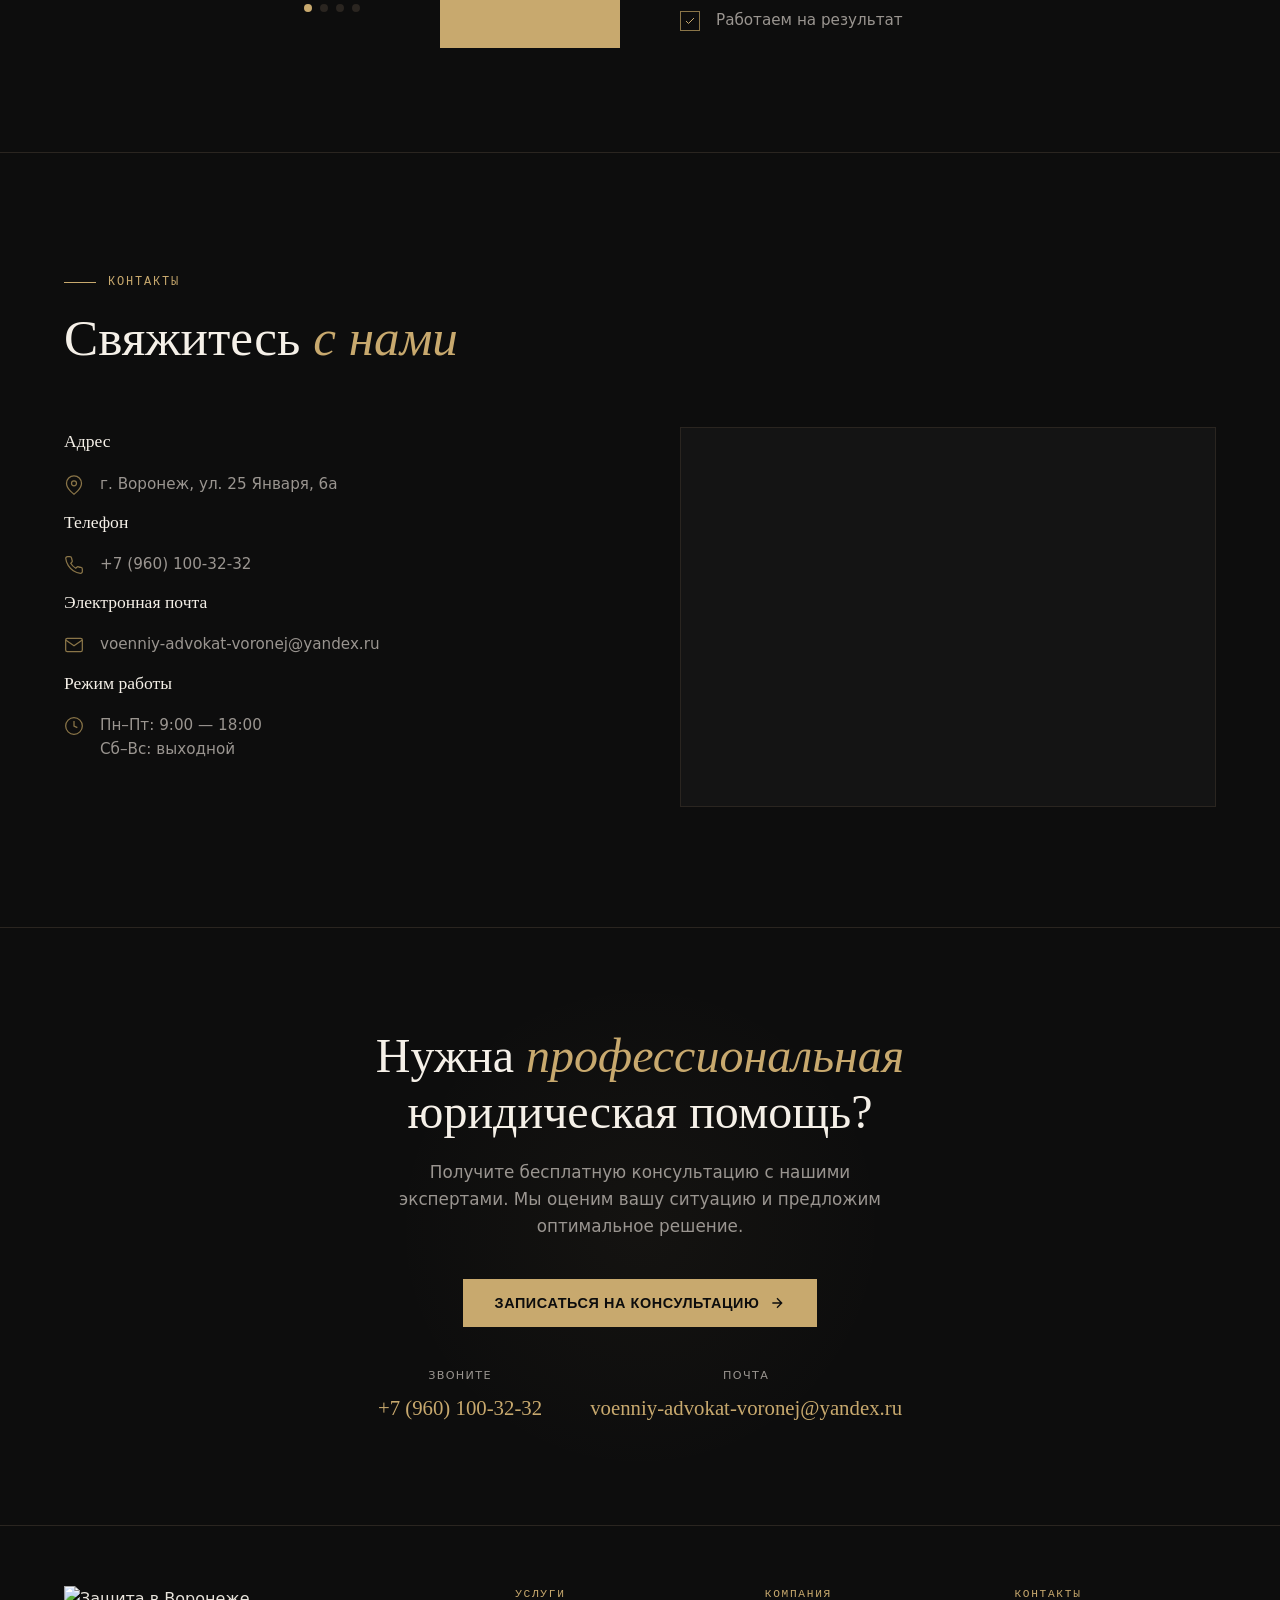
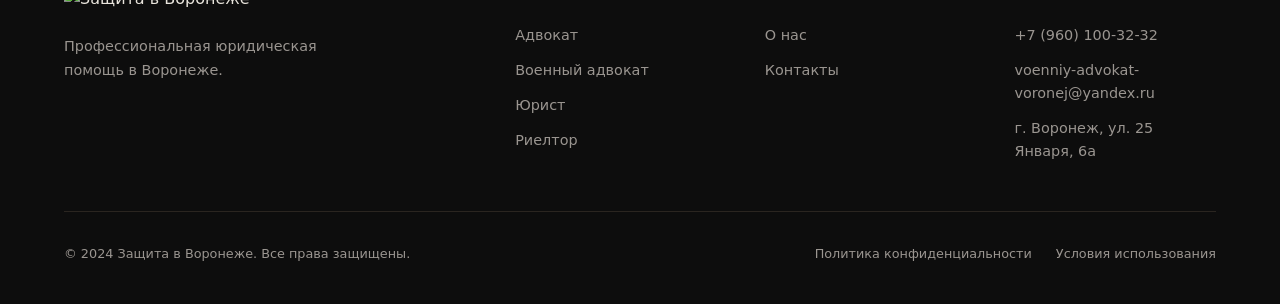
==== commit 03d2727d: "update metrika and style" ====
--- a/index.html
+++ b/index.html
@@ -382,6 +382,11 @@
     <svg class="icon-moon" style="display:none" viewBox="0 0 24 24" stroke-width="1.5"><path d="M21 12.79A9 9 0 1 1 11.21 3 7 7 0 0 0 21 12.79z"/></svg>
   </button>
 
+  <!-- FLOATING CALL BUTTON -->
+  <a href="tel:+79601003232" class="call-float" id="callFloat" aria-label="Позвонить">
+    <svg viewBox="0 0 24 24" fill="none" stroke="currentColor" stroke-width="2" stroke-linecap="round" stroke-linejoin="round"><path d="M22 16.92v3a2 2 0 0 1-2.18 2 19.79 19.79 0 0 1-8.63-3.07 19.5 19.5 0 0 1-6-6 19.79 19.79 0 0 1-3.07-8.67A2 2 0 0 1 4.11 2h3a2 2 0 0 1 2 1.72 12.84 12.84 0 0 0 .7 2.81 2 2 0 0 1-.45 2.11L8.09 9.91a16 16 0 0 0 6 6l1.27-1.27a2 2 0 0 1 2.11-.45 12.84 12.84 0 0 0 2.81.7A2 2 0 0 1 22 16.92z"/></svg>
+  </a>
+
   <script>
     // Theme
     const html=document.documentElement,themeBtn=document.getElementById('themeToggle'),iconSun=themeBtn.querySelector('.icon-sun'),iconMoon=themeBtn.querySelector('.icon-moon');
@@ -396,7 +401,8 @@
     document.addEventListener('keydown',e=>{if(e.key==='Escape')closeModal();});
 
     // Nav
-    window.addEventListener('scroll',()=>{document.getElementById('nav').classList.toggle('scrolled',window.scrollY>60);});
+    var callFloat=document.getElementById('callFloat');
+    window.addEventListener('scroll',()=>{document.getElementById('nav').classList.toggle('scrolled',window.scrollY>60);callFloat.classList.toggle('show',window.scrollY>window.innerHeight*.8);});
     const toggle=document.getElementById('navToggle'),links=document.getElementById('navLinks');
     toggle.addEventListener('click',()=>{toggle.classList.toggle('active');links.classList.toggle('active');});
     links.querySelectorAll('a').forEach(a=>a.addEventListener('click',()=>{toggle.classList.remove('active');links.classList.remove('active');}));
--- a/styles.css
+++ b/styles.css
@@ -0,0 +1,333 @@
+/* ========== TOKENS — DARK ========== */
+:root {
+  --ink: #0D0D0D;
+  --surface: #141414;
+  --surface-el: #1C1C1C;
+  --gold: #C8A96E;
+  --gold-lt: #D4BC8A;
+  --gold-dm: #8A7548;
+  --paper: #F5F0E8;
+  --txt: #E8E4DC;
+  --txt-m: #9A9590;
+  --rule: #2A2520;
+  --disp: Georgia, 'Times New Roman', 'Noto Serif', serif;
+  --body: 'Segoe UI', system-ui, -apple-system, sans-serif;
+  --mono: 'SF Mono', 'Cascadia Code', Consolas, monospace;
+  --nav-bg: rgba(13,13,13,0.92);
+  --modal-bg: rgba(13,13,13,0.85);
+  --input-bg: #0D0D0D;
+  --carousel-btn: rgba(13,13,13,0.8);
+}
+/* ========== TOKENS — LIGHT ========== */
+[data-theme="light"] {
+  --ink: #F5F0E8;
+  --surface: #EDE8E0;
+  --surface-el: #E4DED5;
+  --paper: #1A1714;
+  --txt: #2C2723;
+  --txt-m: #6B6460;
+  --rule: #D4CEC5;
+  --gold-dm: #A08850;
+  --nav-bg: rgba(245,240,232,0.92);
+  --modal-bg: rgba(245,240,232,0.92);
+  --input-bg: #FFFFFF;
+  --carousel-btn: rgba(245,240,232,0.9);
+}
+
+/* ========== RESET ========== */
+*,*::before,*::after{box-sizing:border-box;margin:0;padding:0}
+html{scroll-behavior:smooth;font-size:16px}
+body{font-family:var(--body);background:var(--ink);color:var(--txt);line-height:1.6;-webkit-font-smoothing:antialiased;overflow-x:hidden;transition:background .4s,color .4s}
+a{color:inherit;text-decoration:none}ul{list-style:none}img{max-width:100%;display:block}
+
+/* ========== BREADCRUMBS ========== */
+.breadcrumbs{margin-bottom:24px;position:relative;z-index:2}
+.breadcrumbs ol{list-style:none;display:flex;flex-wrap:wrap;gap:8px;align-items:center;margin:0;padding:0}
+.breadcrumbs li{display:flex;align-items:center;font-size:.8rem;color:var(--txt-m)}
+.breadcrumbs li::after{content:'›';margin-left:8px;color:var(--gold-dm)}
+.breadcrumbs li:last-child::after{display:none}
+.breadcrumbs li:last-child{color:var(--gold)}
+.breadcrumbs a{color:var(--txt-m);text-decoration:none;transition:color .3s}
+.breadcrumbs a:hover{color:var(--gold)}
+
+/* ========== UTILITY ========== */
+.container{max-width:1200px;margin:0 auto;padding:0 24px}
+.section-label{font-family:var(--mono);font-size:.75rem;letter-spacing:.15em;text-transform:uppercase;color:var(--gold);margin-bottom:16px;display:flex;align-items:center;gap:12px}
+.section-label::before{content:'';width:32px;height:1px;background:var(--gold)}
+.section-title{font-family:var(--disp);font-size:clamp(2rem,4vw,3.2rem);font-weight:400;line-height:1.15;color:var(--paper);margin-bottom:20px}
+.section-title em{font-style:italic;color:var(--gold)}
+
+/* ========== NAVIGATION ========== */
+.nav{position:fixed;top:0;left:0;right:0;z-index:100;padding:20px 0;transition:padding .5s cubic-bezier(.25,.46,.45,.94)}
+.nav.scrolled{padding:8px 0}
+.nav-inner{max-width:1160px;margin:0 auto;padding:0 24px;transition:all .5s cubic-bezier(.25,.46,.45,.94);border-radius:0;border:1px solid transparent;display:flex;align-items:center;justify-content:space-between}
+.nav.scrolled .nav-inner{max-width:1160px;padding:10px 24px;background:var(--nav-bg);backdrop-filter:blur(12px);border:1px solid var(--rule);border-radius:16px;box-shadow:0 4px 24px rgba(0,0,0,.2)}
+.nav-logo{display:flex;align-items:center;gap:10px;font-family:var(--disp);font-size:1.35rem;color:var(--paper);letter-spacing:-.02em}
+.nav-logo img{height:36px;width:auto}
+.nav-logo span{color:var(--gold)}
+.nav-links{display:flex;align-items:center;gap:32px}
+.nav-links a{font-size:.85rem;letter-spacing:.06em;text-transform:uppercase;color:var(--txt-m);transition:color .3s}
+.nav-links a:hover{color:var(--gold)}
+.nav-cta{padding:10px 24px;border:1px solid var(--gold-dm);color:var(--gold)!important;transition:all .3s cubic-bezier(.25,.46,.45,.94);position:relative;overflow:hidden}
+.nav-cta::before{content:'';position:absolute;top:50%;left:50%;width:0;height:0;background:var(--gold);border-radius:50%;transform:translate(-50%,-50%);transition:width .4s,height .4s;z-index:-1}
+.nav-cta:hover{color:var(--ink)!important;border-color:var(--gold)}
+.nav-cta:hover::before{width:200px;height:200px}
+.nav-toggle{display:none;flex-direction:column;gap:5px;background:none;border:none;cursor:pointer;padding:4px}
+.nav-toggle span{display:block;width:24px;height:2px;background:var(--paper);transition:transform .3s,opacity .3s;border-radius:1px}
+.theme-float{position:fixed;bottom:24px;right:24px;z-index:90;background:var(--surface);border:1px solid var(--rule);color:var(--txt-m);width:44px;height:44px;border-radius:50%;cursor:pointer;display:flex;align-items:center;justify-content:center;transition:border-color .3s,color .3s,background .3s;box-shadow:0 2px 12px rgba(0,0,0,.2)}
+.theme-float:hover{border-color:var(--gold);color:var(--gold)}
+.theme-float svg{width:20px;height:20px;stroke:currentColor;fill:none}
+.call-float{position:fixed;bottom:24px;right:80px;z-index:90;height:44px;padding:0 16px;border-radius:22px;background:var(--gold);color:var(--ink);display:flex;align-items:center;gap:8px;cursor:pointer;box-shadow:0 0 0 0 rgba(200,169,110,.5);animation:callPulse 2s infinite;opacity:0;pointer-events:none;transition:opacity .4s,transform .4s;font-family:var(--body);font-size:.8rem;font-weight:600;letter-spacing:.04em;text-transform:uppercase;text-decoration:none}
+.call-float.show{opacity:1;pointer-events:auto}
+.call-float:hover{transform:scale(1.05)}
+.call-float svg{width:18px;height:18px;stroke:currentColor;fill:none;flex-shrink:0}
+@keyframes callPulse{0%{box-shadow:0 0 0 0 rgba(200,169,110,.5)}70%{box-shadow:0 0 0 14px rgba(200,169,110,0)}100%{box-shadow:0 0 0 0 rgba(200,169,110,0)}}
+
+/* ========== HERO ========== */
+.hero{min-height:100vh;display:flex;align-items:center;position:relative;overflow:hidden;padding:120px 0 80px}
+.hero::before{content:'';position:absolute;top:-30%;right:-10%;width:700px;height:700px;background:radial-gradient(circle,rgba(200,169,110,.06) 0%,transparent 70%);pointer-events:none}
+.hero::after{content:'';position:absolute;bottom:0;left:0;right:0;height:200px;background:linear-gradient(to bottom,transparent,var(--ink));pointer-events:none}
+.hero-grid{display:grid;grid-template-columns:1fr 1fr;gap:80px;align-items:center}
+.hero-content{position:relative;z-index:2}
+.hero-eyebrow{font-family:var(--mono);font-size:.75rem;letter-spacing:.2em;text-transform:uppercase;color:var(--gold);margin-bottom:24px}
+.hero h1{font-family:var(--disp);font-size:clamp(2.8rem,5.5vw,4.8rem);font-weight:400;line-height:1.08;color:var(--paper);margin-bottom:28px;letter-spacing:-.02em}
+.hero h1 em{font-style:italic;color:var(--gold)}
+.hero-desc{font-size:1.05rem;color:var(--txt-m);max-width:480px;line-height:1.7;margin-bottom:40px}
+.hero-actions{display:flex;gap:16px;align-items:center;flex-wrap:wrap}
+.btn-primary{display:inline-flex;align-items:center;gap:10px;padding:16px 32px;background:var(--gold);color:var(--ink);font-size:.9rem;font-weight:600;letter-spacing:.04em;text-transform:uppercase;border:none;cursor:pointer;transition:all .4s cubic-bezier(.25,.46,.45,.94);box-shadow:0 0 0 0 rgba(200,169,110,0)}
+.btn-primary:hover{background:var(--gold-lt);transform:translateY(-2px);box-shadow:0 8px 30px rgba(200,169,110,.25)}
+.btn-primary:active{transform:translateY(0);box-shadow:0 2px 10px rgba(200,169,110,.2)}
+.btn-secondary{display:inline-flex;align-items:center;gap:10px;padding:16px 32px;border:1px solid var(--rule);color:var(--txt);font-size:.9rem;letter-spacing:.04em;text-transform:uppercase;background:none;cursor:pointer;transition:all .4s cubic-bezier(.25,.46,.45,.94);position:relative;overflow:hidden}
+.btn-secondary::before{content:'';position:absolute;top:0;left:-100%;width:100%;height:100%;background:linear-gradient(90deg,transparent,rgba(200,169,110,.1),transparent);transition:left .5s}
+.btn-secondary:hover{border-color:var(--gold);color:var(--gold);transform:translateY(-2px);box-shadow:0 4px 20px rgba(200,169,110,.15)}
+.btn-secondary:hover::before{left:100%}
+.btn-secondary:active{transform:translateY(0)}
+
+/* Hero visual — decorative, no image needed */
+.hero-visual{position:relative;display:flex;justify-content:center;align-items:center}
+.hero-image-frame{width:380px;height:480px;background:var(--surface);border:1px solid var(--rule);position:relative;overflow:hidden}
+.hero-image-frame::before{content:'';position:absolute;inset:0;background:linear-gradient(135deg,rgba(200,169,110,.08) 0%,transparent 50%),linear-gradient(to bottom,transparent 60%,var(--ink));z-index:1}
+.hero-image-inner{width:100%;height:100%;background:linear-gradient(180deg,var(--surface-el) 0%,var(--surface) 100%);display:flex;align-items:center;justify-content:center;position:relative}
+.hero-scales{width:120px;height:120px;opacity:.15}
+.hero-badge{position:absolute;bottom:24px;left:-40px;background:var(--gold);color:var(--ink);padding:16px 24px;z-index:2}
+.hero-badge-number{font-family:var(--disp);font-size:2rem;font-weight:700;line-height:1}
+.hero-badge-text{font-size:.7rem;text-transform:uppercase;letter-spacing:.1em;margin-top:4px}
+.hero-stat-float{position:absolute;top:30px;right:-30px;background:var(--surface);border:1px solid var(--rule);padding:20px 28px;z-index:2}
+.hero-stat-float-number{font-family:var(--disp);font-size:1.8rem;color:var(--gold)}
+.hero-stat-float-label{font-size:.7rem;color:var(--txt-m);text-transform:uppercase;letter-spacing:.1em}
+
+/* ========== SERVICES ========== */
+.services{padding:120px 0;position:relative}
+.services-grid{display:grid;grid-template-columns:1fr 1fr;gap:0;margin-top:60px}
+.service-card{display:block;padding:48px 40px;border:1px solid var(--rule);position:relative;overflow:hidden;transition:background .4s;cursor:pointer}
+.service-card:hover{background:var(--surface)}
+.service-card:hover .service-card-icon{opacity:1;transform:translateY(0)}
+.service-number{font-family:var(--mono);font-size:.7rem;color:var(--gold-dm);letter-spacing:.15em;margin-bottom:20px}
+.service-card-title{font-family:var(--disp);font-size:1.6rem;font-weight:400;color:var(--paper);margin-bottom:16px;line-height:1.3}
+.service-card-desc{font-size:.95rem;color:var(--txt-m);line-height:1.7;margin-bottom:24px}
+.service-card-tasks{display:flex;flex-direction:column;gap:8px}
+.service-card-task{font-size:.85rem;color:var(--txt-m);padding-left:16px;position:relative}
+.service-card-task::before{content:'';position:absolute;left:0;top:8px;width:6px;height:6px;background:var(--gold-dm);border-radius:50%}
+.service-card-icon{position:absolute;bottom:24px;right:24px;width:48px;height:48px;opacity:0;transform:translateY(8px);transition:opacity .4s,transform .4s}
+.service-card-icon svg{width:100%;height:100%;stroke:var(--gold-dm);fill:none}
+
+/* ========== STATS ========== */
+.stats{padding:100px 0;border-top:1px solid var(--rule);border-bottom:1px solid var(--rule)}
+.stats-grid{display:grid;grid-template-columns:repeat(4,1fr);gap:40px;text-align:center}
+.stat-item{position:relative}
+.stat-item:not(:last-child)::after{content:'';position:absolute;right:0;top:10%;height:80%;width:1px;background:var(--rule)}
+.stat-number{font-family:var(--disp);font-size:clamp(2.5rem,4vw,3.5rem);color:var(--gold);line-height:1;margin-bottom:8px}
+.stat-label{font-size:.8rem;color:var(--txt-m);text-transform:uppercase;letter-spacing:.1em}
+
+/* ========== ABOUT ========== */
+.about{padding:120px 0}
+.about-grid{display:grid;grid-template-columns:1fr 1fr;gap:80px;align-items:center;margin-top:60px}
+.about-visual{position:relative}
+.about-visual .carousel{height:420px;border:1px solid var(--rule)}
+.about-visual .carousel-slide img{height:420px}
+.about-image-accent{position:absolute;bottom:-20px;right:-20px;width:180px;height:180px;background:var(--gold);display:flex;flex-direction:column;align-items:center;justify-content:center;z-index:2}
+.about-image-accent-number{font-family:var(--disp);font-size:3rem;font-weight:700;color:var(--ink);line-height:1}
+.about-image-accent-text{font-size:.7rem;text-transform:uppercase;letter-spacing:.1em;color:var(--ink);opacity:.7;margin-top:4px}
+.about-content{position:relative;z-index:2}
+.about-text{font-size:1.05rem;color:var(--txt-m);line-height:1.8;margin-bottom:20px}
+.about-list{margin-top:32px;display:flex;flex-direction:column;gap:16px}
+.about-list-item{display:flex;align-items:flex-start;gap:16px;font-size:.95rem;color:var(--txt-m)}
+.about-list-check{width:20px;height:20px;border:1px solid var(--gold-dm);display:flex;align-items:center;justify-content:center;flex-shrink:0;margin-top:3px}
+.about-list-check svg{width:12px;height:12px;stroke:var(--gold);fill:none}
+
+/* ========== CTA ========== */
+.cta{padding:120px 0;text-align:center;position:relative;overflow:hidden}
+.cta::before{content:'';position:absolute;top:50%;left:50%;transform:translate(-50%,-50%);width:600px;height:600px;background:radial-gradient(circle,rgba(200,169,110,.04) 0%,transparent 70%);pointer-events:none}
+.cta-title{font-family:var(--disp);font-size:clamp(2.2rem,5vw,4rem);font-weight:400;line-height:1.15;color:var(--paper);margin-bottom:20px;position:relative;z-index:2}
+.cta-title em{font-style:italic;color:var(--gold)}
+.cta-subtitle{font-size:1.05rem;color:var(--txt-m);max-width:520px;margin:0 auto 40px;position:relative;z-index:2}
+.cta-actions{display:flex;justify-content:center;gap:16px;position:relative;z-index:2;flex-wrap:wrap}
+.cta-phones{margin-top:48px;display:flex;justify-content:center;gap:48px;position:relative;z-index:2;flex-wrap:wrap}
+.cta-phone{text-align:center}
+.cta-phone-label{font-size:.7rem;text-transform:uppercase;letter-spacing:.12em;color:var(--txt-m);margin-bottom:8px}
+.cta-phone-number{font-family:var(--disp);font-size:1.3rem;color:var(--gold)}
+
+/* ========== CONTACT ========== */
+.contact{padding:120px 0;border-top:1px solid var(--rule)}
+.contact-grid{display:grid;grid-template-columns:1fr 1fr;gap:80px;margin-top:60px}
+.contact-info{display:flex;flex-direction:column}
+.contact-block-title{font-family:var(--disp);font-size:1.1rem;color:var(--paper);margin-bottom:16px}
+.contact-item{display:flex;align-items:flex-start;gap:16px;margin-bottom:12px}
+.contact-item-icon{width:20px;height:20px;flex-shrink:0;margin-top:3px}
+.contact-item-icon svg{width:100%;height:100%;stroke:var(--gold-dm);fill:none}
+.contact-item-text{font-size:.95rem;color:var(--txt-m);line-height:1.6}
+.contact-item-text a{transition:color .3s}
+.contact-item-text a:hover{color:var(--gold)}
+.contact-map{width:100%;height:380px;border:1px solid var(--rule);background:var(--surface);position:relative;overflow:hidden}
+.contact-map iframe{width:100%;height:100%;border:none}
+
+/* ========== OFFICE CAROUSEL ========== */
+.office{padding:100px 0;border-top:1px solid var(--rule)}
+.office-grid{display:grid;grid-template-columns:1fr 1fr;gap:80px;align-items:center;margin-top:60px}
+.carousel{position:relative;overflow:hidden;border:1px solid var(--rule);background:var(--surface)}
+.carousel-track{display:flex;transition:transform .5s ease}
+.carousel-slide{min-width:100%;position:relative}
+.carousel-slide img{width:100%;height:400px;object-fit:cover;display:block}
+.carousel-btn{position:absolute;top:50%;transform:translateY(-50%);width:44px;height:44px;background:var(--carousel-btn);border:1px solid var(--rule);color:var(--gold);cursor:pointer;display:flex;align-items:center;justify-content:center;transition:background .3s;z-index:5}
+.carousel-btn:hover{background:var(--gold);color:var(--ink)}
+.carousel-btn svg{width:20px;height:20px;stroke:currentColor;fill:none}
+.carousel-prev{left:12px}
+.carousel-next{right:12px}
+.carousel-dots{display:flex;justify-content:center;gap:8px;padding:16px 0}
+.carousel-dot{width:8px;height:8px;border-radius:50%;background:var(--rule);border:none;cursor:pointer;transition:background .3s}
+.carousel-dot.active{background:var(--gold)}
+.office-content{position:relative;z-index:2}
+.office-text{font-size:1.05rem;color:var(--txt-m);line-height:1.8;margin-bottom:20px}
+
+/* ========== MODAL ========== */
+.modal-overlay{display:none;position:fixed;inset:0;background:var(--modal-bg);z-index:10001;align-items:center;justify-content:center;backdrop-filter:blur(6px)}
+.modal-overlay.active{display:flex}
+.modal{background:var(--surface);border:1px solid var(--rule);padding:48px;max-width:520px;width:90%;position:relative;max-height:90vh;overflow-y:auto}
+.modal-close{position:absolute;top:16px;right:16px;background:none;border:none;color:var(--txt-m);cursor:pointer;width:32px;height:32px;display:flex;align-items:center;justify-content:center;transition:color .3s}
+.modal-close:hover{color:var(--gold)}
+.modal-close svg{width:20px;height:20px;stroke:currentColor;fill:none}
+.modal-title{font-family:var(--disp);font-size:1.5rem;color:var(--paper);margin-bottom:8px}
+.modal-sub{font-size:.9rem;color:var(--txt-m);margin-bottom:28px}
+.form-group{margin-bottom:20px}
+.form-label{display:block;font-size:.8rem;text-transform:uppercase;letter-spacing:.1em;color:var(--txt-m);margin-bottom:8px}
+.form-input,.form-textarea{width:100%;padding:14px 16px;background:var(--input-bg);border:1px solid var(--rule);color:var(--paper);font-family:var(--body);font-size:.95rem;transition:border-color .3s;outline:none}
+.form-input:focus,.form-textarea:focus{border-color:var(--gold)}
+.form-input::placeholder,.form-textarea::placeholder{color:var(--txt-m);opacity:.5}
+.form-textarea{min-height:100px;resize:vertical}
+.form-submit{width:100%;padding:16px;background:var(--gold);color:var(--ink);border:none;font-size:.9rem;font-weight:600;letter-spacing:.04em;text-transform:uppercase;cursor:pointer;transition:background .3s}
+.form-submit:hover{background:var(--gold-lt)}
+.form-note{font-size:.8rem;color:var(--txt-m);margin-top:12px;text-align:center}
+
+/* ========== DETAIL (service pages) ========== */
+.hero{min-height:100vh;display:flex;align-items:center;position:relative;padding:120px 0 80px;border-bottom:1px solid var(--rule)}
+.hero::before{content:'';position:absolute;top:-20%;right:-5%;width:500px;height:500px;background:radial-gradient(circle,rgba(200,169,110,.06) 0%,transparent 70%);pointer-events:none}
+.hero-eyebrow{font-family:var(--mono);font-size:.75rem;letter-spacing:.2em;text-transform:uppercase;color:var(--gold);margin-bottom:20px}
+.hero h1{font-family:var(--disp);font-size:clamp(2.4rem,5vw,4rem);font-weight:400;line-height:1.1;color:var(--paper);margin-bottom:24px;letter-spacing:-.02em}
+.hero h1 em{font-style:italic;color:var(--gold)}
+.hero-desc{font-size:1.05rem;color:var(--txt-m);max-width:600px;line-height:1.7;margin-bottom:36px}
+.hero-actions{display:flex;gap:16px;flex-wrap:wrap}
+.detail{padding:100px 0}
+.detail-grid{display:grid;grid-template-columns:2fr 1fr;gap:80px;margin-top:60px}
+.detail-text{font-size:1.05rem;color:var(--txt-m);line-height:1.8;margin-bottom:24px}
+.detail-text strong{color:var(--paper);font-weight:600}
+.tasks-card{background:var(--surface);border:1px solid var(--rule);padding:40px}
+.tasks-card-title{font-family:var(--disp);font-size:1.2rem;color:var(--paper);margin-bottom:24px}
+.task-item{display:flex;align-items:flex-start;gap:14px;padding:14px 0;border-bottom:1px solid var(--rule)}
+.task-item:last-child{border-bottom:none}
+.task-icon{width:20px;height:20px;flex-shrink:0;margin-top:2px;color:var(--gold)}
+.task-icon svg{width:100%;height:100%;stroke:currentColor;fill:none}
+.task-text{font-size:.95rem;color:var(--txt-m);line-height:1.6}
+
+/* ========== STEPS ========== */
+.steps{padding:100px 0;border-top:1px solid var(--rule)}
+.steps-grid{display:grid;grid-template-columns:repeat(4,1fr);gap:0;margin-top:60px}
+.step{padding:40px 32px;border:1px solid var(--rule)}
+.step-num{font-family:var(--disp);font-size:2.5rem;color:var(--gold);line-height:1;margin-bottom:16px;opacity:.5}
+.step-title{font-family:var(--disp);font-size:1.1rem;color:var(--paper);margin-bottom:12px}
+.step-desc{font-size:.9rem;color:var(--txt-m);line-height:1.7}
+
+/* ========== FAQ ========== */
+.faq{padding:100px 0;border-top:1px solid var(--rule)}
+.faq-list{margin-top:48px;width:100%}
+.faq-item{border-bottom:1px solid var(--rule)}
+.faq-question{width:100%;background:none;border:none;padding:24px 0;text-align:left;cursor:pointer;display:flex;justify-content:space-between;align-items:center;font-family:var(--body);font-size:1.05rem;color:var(--paper);transition:color .3s}
+.faq-question:hover{color:var(--gold)}
+.faq-arrow{width:20px;height:20px;flex-shrink:0;transition:transform .3s;color:var(--gold)}
+.faq-arrow svg{width:100%;height:100%;stroke:currentColor;fill:none}
+.faq-item.active .faq-arrow{transform:rotate(180deg)}
+.faq-answer{max-height:0;overflow:hidden;transition:max-height .4s ease,padding .4s}
+.faq-item.active .faq-answer{max-height:500px;padding-bottom:24px}
+.faq-answer p{font-size:.95rem;color:var(--txt-m);line-height:1.8}
+
+/* ========== CONSULT (service pages) ========== */
+.cta{padding:100px 0;text-align:center;border-top:1px solid var(--rule);position:relative;overflow:hidden}
+.cta::before{content:'';position:absolute;top:50%;left:50%;transform:translate(-50%,-50%);width:500px;height:500px;background:radial-gradient(circle,rgba(200,169,110,.04) 0%,transparent 70%);pointer-events:none}
+.cta-title{font-family:var(--disp);font-size:clamp(2rem,4vw,3rem);font-weight:400;line-height:1.15;color:var(--paper);margin-bottom:20px;position:relative;z-index:2}
+.cta-title em{font-style:italic;color:var(--gold)}
+.cta-sub{font-size:1rem;color:var(--txt-m);max-width:500px;margin:0 auto 36px;position:relative;z-index:2}
+.cta-actions{display:flex;justify-content:center;gap:16px;position:relative;z-index:2;flex-wrap:wrap}
+.cta-phones{margin-top:40px;display:flex;justify-content:center;gap:48px;position:relative;z-index:2}
+.cta-phone-label{font-size:.7rem;text-transform:uppercase;letter-spacing:.12em;color:var(--txt-m);margin-bottom:6px}
+.cta-phone-num{font-family:var(--disp);font-size:1.2rem;color:var(--gold)}
+
+/* ========== FOOTER ========== */
+.footer{padding:60px 0 40px;border-top:1px solid var(--rule)}
+.footer-grid{display:grid;grid-template-columns:2fr 1fr 1fr 1fr;gap:48px;margin-bottom:48px}
+.footer-brand{display:flex;align-items:center;gap:10px}
+.footer-brand img{height:32px;width:auto}
+.footer-brand-desc{font-size:.9rem;color:var(--txt-m);line-height:1.7;margin-top:16px;max-width:300px}
+.footer-col-title{font-family:var(--mono);font-size:.7rem;text-transform:uppercase;letter-spacing:.15em;color:var(--gold);margin-bottom:20px}
+.footer-links{display:flex;flex-direction:column;gap:12px}
+.footer-links a{font-size:.9rem;color:var(--txt-m);transition:color .3s}
+.footer-links a:hover{color:var(--gold)}
+.footer-bottom{display:flex;justify-content:space-between;align-items:center;padding-top:32px;border-top:1px solid var(--rule);font-size:.8rem;color:var(--txt-m)}
+.footer-bottom-links{display:flex;gap:24px}
+.footer-bottom-links a{transition:color .3s}
+.footer-bottom-links a:hover{color:var(--gold)}
+
+/* ========== ANIMATIONS ========== */
+.reveal{opacity:0;transform:translateY(40px);transition:opacity 1.2s cubic-bezier(.25,.46,.45,.94),transform 1.2s cubic-bezier(.25,.46,.45,.94)}
+.reveal.visible{opacity:1;transform:translateY(0)}
+@media(prefers-reduced-motion:reduce){.reveal{opacity:1;transform:none;transition:none}}
+
+/* ========== RESPONSIVE ========== */
+@media(max-width:960px){
+  .nav.scrolled .nav-inner{padding:10px 16px;background:var(--nav-bg);border-color:transparent;border-radius:0;box-shadow:none;backdrop-filter:none}
+  .hero-grid{grid-template-columns:1fr;gap:48px}
+  .hero-visual{order:-1}
+  .hero-image-frame{width:100%;max-width:320px;height:400px;margin:0 auto}
+  .hero-badge{left:auto;right:-10px}
+  .services-grid{grid-template-columns:1fr}
+  .stats-grid{grid-template-columns:repeat(2,1fr)}
+  .stat-item:not(:last-child)::after{display:none}
+  .about-grid{grid-template-columns:1fr;gap:48px}
+  .contact-grid{grid-template-columns:1fr;gap:48px}
+  .office-grid{grid-template-columns:1fr;gap:48px}
+  .detail-grid{grid-template-columns:1fr;gap:48px}
+  .steps-grid{grid-template-columns:repeat(2,1fr)}
+  .footer-grid{grid-template-columns:1fr 1fr}
+}
+@media(max-width:640px){
+  .nav{padding:16px 0}
+  .nav.scrolled{padding: 0}
+  .nav.scrolled .nav-inner{padding:10px 14px;background:var(--nav-bg);border-color:transparent;border-radius:0;box-shadow:none;backdrop-filter:none}
+  .nav-logo{font-size:1.1rem}
+  .nav-logo img{height:28px}
+  .nav-links{display:none;position:fixed;top:0;left:0;right:0;bottom:0;background:var(--modal-bg);flex-direction:column;align-items:center;justify-content:center;gap:32px;z-index:9999}
+  .nav-links.active{display:flex}
+  .nav-links a{font-size:1.2rem;letter-spacing:.08em}
+  .nav-toggle{display:flex;z-index:10000}
+  .nav-toggle.active span:nth-child(1){transform:rotate(45deg) translate(4.5px,4.5px)}
+  .nav-toggle.active span:nth-child(2){opacity:0}
+  .nav-toggle.active span:nth-child(3){transform:rotate(-45deg) translate(4.5px,-4.5px)}
+  .hero h1{font-size:2.4rem}
+  .hero-actions{flex-direction:column;align-items:flex-start}
+  .stats-grid{grid-template-columns:1fr 1fr;gap:32px}
+  .cta-phones{flex-direction:column;gap:24px}
+  .steps-grid{grid-template-columns:1fr}
+  .footer-grid{grid-template-columns:1fr;gap:32px}
+  .footer-bottom{flex-direction:column;gap:16px;text-align:center}
+  .service-card{padding:32px 24px}
+  .modal{width:100%;max-width:none;height:100%;max-height:none;border:none;border-radius:0;padding:60px 20px 24px;display:flex;flex-direction:column}
+  .modal-close{top:12px;right:12px}
+}
